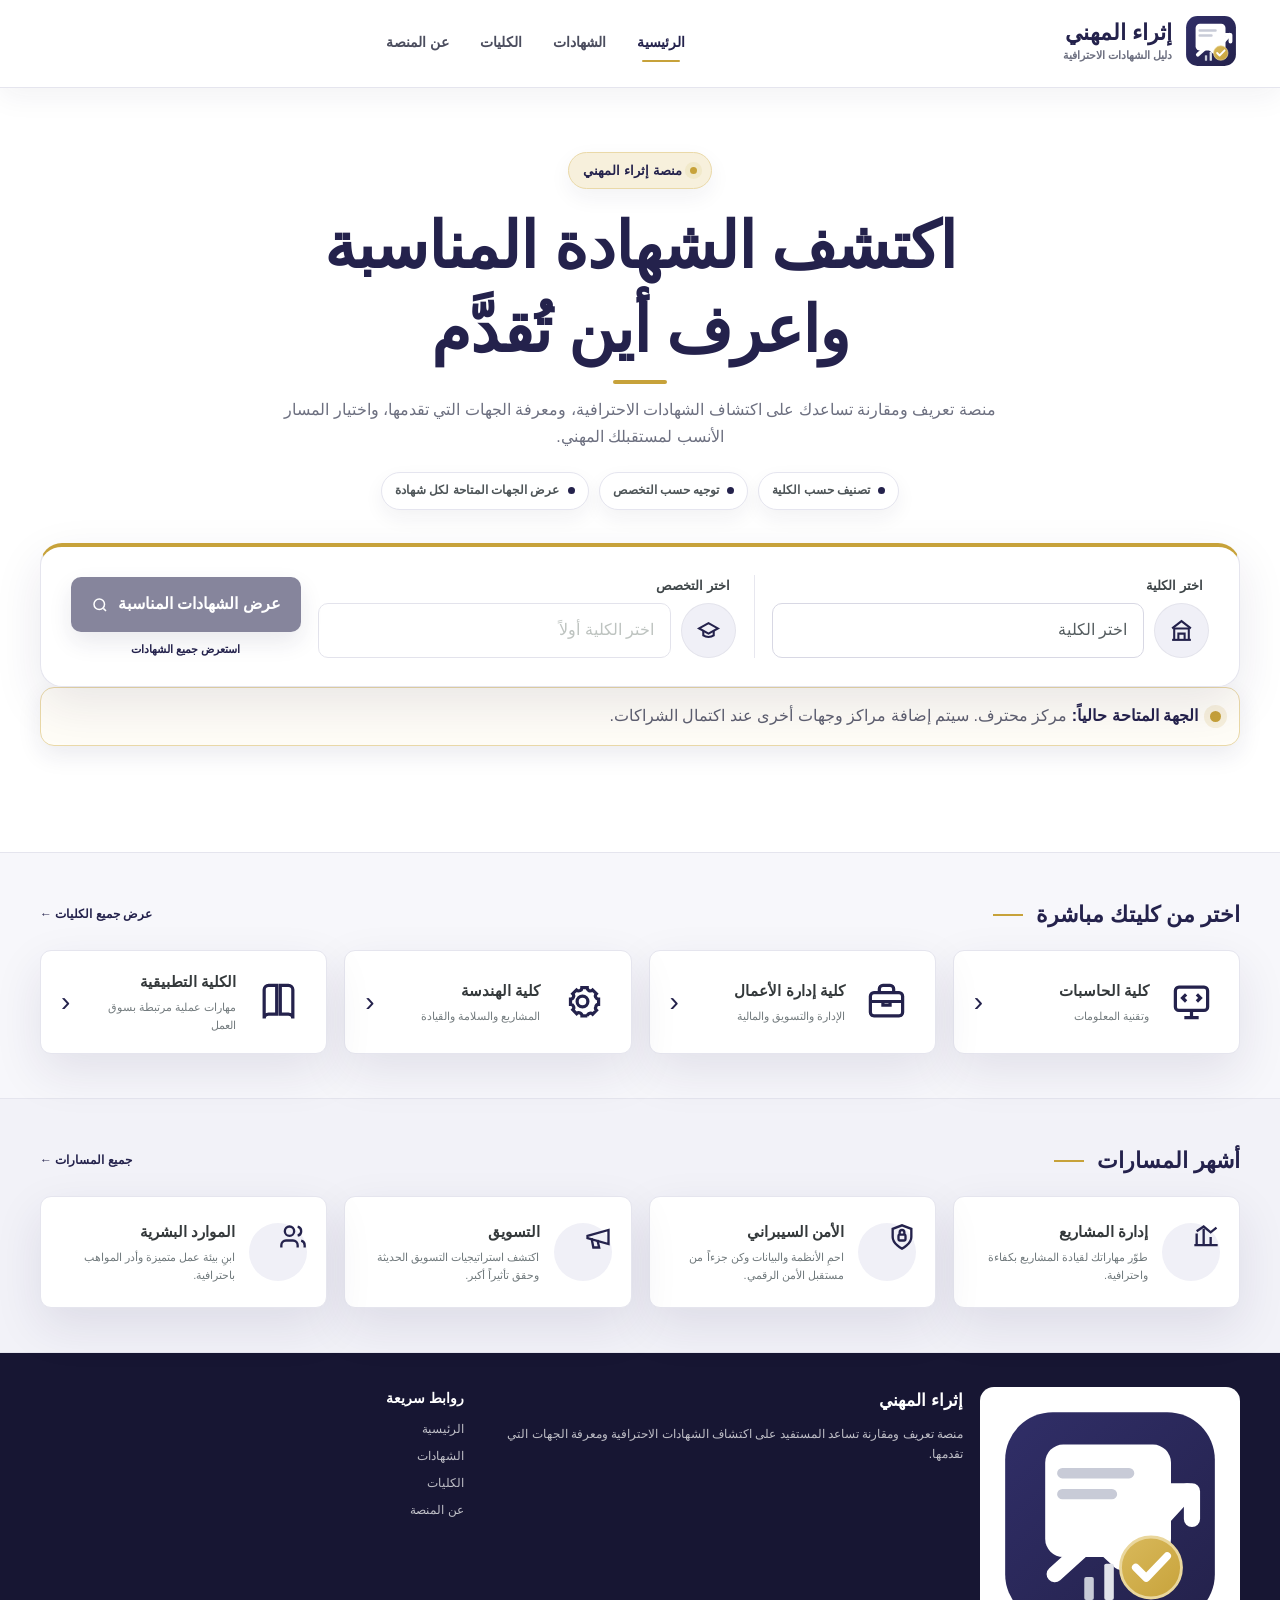
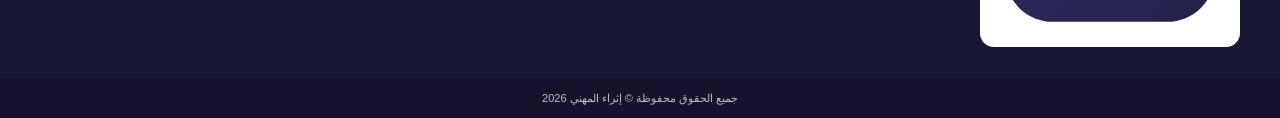
==== index.html @ 8365c226 "Add files via upload" ====
<!DOCTYPE html>

<html dir="rtl" lang="ar">
<head>
<meta charset="utf-8"/>
<meta content="width=device-width, initial-scale=1.0, viewport-fit=cover" name="viewport"/>
<meta content="منصة إثراء المهني للتعريف بالشهادات الاحترافية وعرض المراكز التي تقدمها لمساعدة المستفيد على اختيار الجهة المناسبة." name="description"/>
<title>إثراء المهني | الشهادات الاحترافية</title>
<style>
    :root{
      --green:#24224c;
      --green-dark:#1b193a;
      --green-deep:#12112a;
      --gold:#b7a22a;
      --gold-soft:#d8c776;
      --charcoal:#24224c;
      --ink:#24243b;
      --muted:#6c6f7d;
      --line:#e4e4ee;
      --page:#f7f7fb;
      --white:#fff;
      --mint:#efeff8;
      --shadow:0 18px 48px rgba(36,34,76,.13);
      --shadow-soft:0 9px 25px rgba(36,34,76,.09);
      --radius:18px;
    }
    *{box-sizing:border-box}
    html{scroll-behavior:smooth}
    body{margin:0;background:var(--page);color:var(--ink);font-family:"Noto Sans Arabic","Segoe UI",Tahoma,Arial,sans-serif;line-height:1.65;overflow-x:hidden}
    a{color:inherit;text-decoration:none}
    button,select{font:inherit}
    button{cursor:pointer}
    .container{width:min(1240px,calc(100% - 38px));margin-inline:auto}

    /* Header */
    .site-header{height:88px;background:rgba(255,255,255,.97);border-bottom:1px solid rgba(0,0,0,.06);box-shadow:0 5px 22px rgba(23,52,37,.07);position:sticky;top:0;z-index:50;backdrop-filter:blur(12px)}
    .header-inner{height:100%;display:flex;align-items:center;gap:32px;position:relative}
    .brand{display:flex;align-items:center;gap:17px;min-width:320px}
    .brand-logo{width:78px;height:70px;object-fit:contain}
    .brand-logo-full{width:300px;height:68px;object-fit:contain;object-position:right center}
    .brand-copy{line-height:1.35}
    .brand-copy strong{display:block;font-size:22px;color:var(--charcoal);font-weight:900}
    .brand-copy span{display:block;font-size:11px;color:var(--muted);letter-spacing:.05em}
    .nav{display:flex;align-items:center;gap:31px;margin-inline:auto;font-size:14px;font-weight:800;color:#4e5558}
    .nav a{position:relative;padding:30px 0 27px}
    .nav a:hover,.nav a.active{color:var(--green)}
    .nav a.active:after{content:"";position:absolute;right:10%;left:10%;bottom:19px;height:2px;border-radius:2px;background:var(--green)}
    .platform-btn{display:inline-flex;align-items:center;gap:9px;background:linear-gradient(135deg,var(--green),var(--green-dark));color:#fff;padding:11px 18px;border-radius:9px;font-size:13px;font-weight:900;box-shadow:0 10px 24px rgba(36,34,76,.20);white-space:nowrap;transition:.25s}
    .platform-btn:hover{transform:translateY(-2px);box-shadow:0 16px 30px rgba(0,138,75,.25)}
    .platform-btn svg{width:17px;height:17px}
    .menu-btn{display:none;width:43px;height:43px;border:1px solid var(--line);background:#fff;border-radius:10px;color:var(--green)}

    /* Hero */
    .hero{
      position:relative;
      overflow:hidden;
      isolation:isolate;
      padding:64px 0 82px;
      border-bottom:1px solid #ececf3;
      background:#ffffff;
    }
    .hero::before,.hero::after{display:none!important}
    .hero-decor{display:none!important}
    .hero-grid,.hero-rings,.hero-wave,.hero-sparkles,.hero-arch,
    .hero-outline-right,.hero-outline-left{display:none!important}
    .hero-content{position:relative;z-index:2;text-align:center;max-width:980px;margin:auto}
    .eyebrow{display:inline-flex;align-items:center;gap:8px;color:var(--green);font-weight:900;font-size:13px;background:#fff;border:1px solid #e2e2ed;padding:7px 14px;border-radius:999px;box-shadow:0 8px 22px rgba(36,34,76,.06)}
    .eyebrow:before{content:"";width:7px;height:7px;border-radius:50%;background:var(--gold);box-shadow:0 0 0 5px rgba(183,162,42,.10)}
    h1{font-size:clamp(40px,5vw,64px);line-height:1.24;margin:18px 0 13px;color:var(--charcoal);letter-spacing:-1px;font-weight:950}
    h1 span{display:block;color:var(--green);position:relative;width:max-content;max-width:100%;margin:4px auto 0}
    h1 span:after{content:"";display:block;width:54px;height:4px;background:var(--gold);border-radius:4px;margin:10px auto 0}
    .hero-text{max-width:720px;margin:0 auto;color:#5f676a;font-size:16px}
    .hero-badges{display:flex;justify-content:center;gap:10px;flex-wrap:wrap;margin-top:22px}
    .hero-badge{display:inline-flex;align-items:center;gap:8px;padding:8px 13px;border-radius:999px;background:#fff;border:1px solid #e5e5ef;font-size:12px;color:#4e5558;font-weight:800;box-shadow:0 8px 20px rgba(36,34,76,.06)}
    .hero-badge .dot{width:7px;height:7px;border-radius:50%;background:var(--green)}

    /* Finder */
    .finder{position:relative;z-index:4;margin-top:33px;background:rgba(255,255,255,.86);backdrop-filter:blur(16px);border:1px solid rgba(36,34,76,.11);border-radius:22px;box-shadow:var(--shadow);padding:28px 30px}
    .finder-grid{display:grid;grid-template-columns:1fr 1fr auto;align-items:end;gap:17px}
    .field{position:relative}
    .field + .field{padding-right:18px;border-right:1px solid #e7e7ef}
    .field label{display:block;font-size:13px;color:#3f4649;font-weight:900;margin:0 6px 7px}
    .select-wrap{display:grid;grid-template-columns:55px 1fr;align-items:center;gap:10px}
    .field-icon{height:55px;width:55px;border-radius:50%;display:grid;place-items:center;background:var(--mint);color:var(--green);box-shadow:inset 0 0 0 1px rgba(36,34,76,.06)}
    .field-icon svg{width:25px;height:25px}
    select{width:100%;height:55px;border:1px solid #d8d8e4;border-radius:10px;background:#fff;color:#555d60;padding:0 16px;outline:none;appearance:none;background-image:linear-gradient(45deg,transparent 50%,#66706b 50%),linear-gradient(135deg,#66706b 50%,transparent 50%);background-position:20px 24px,14px 24px;background-size:6px 6px,6px 6px;background-repeat:no-repeat}
    select:focus{border-color:var(--green);box-shadow:0 0 0 4px rgba(36,34,76,.08)}
    select:disabled{background-color:#f4f5f4;color:#a2aaa5}
    .submit-wrap{display:grid;gap:8px;min-width:210px}
    .submit-btn{height:55px;border:0;border-radius:10px;background:linear-gradient(135deg,var(--green),var(--green-dark));color:#fff;padding:0 20px;font-weight:900;display:inline-flex;justify-content:center;align-items:center;gap:9px;box-shadow:0 10px 25px rgba(36,34,76,.22);transition:.22s}
    .submit-btn:hover{transform:translateY(-1px)}
    .submit-btn:disabled{opacity:.55;cursor:not-allowed;transform:none;box-shadow:none}
    .all-certificates{font-size:11px;color:var(--green);font-weight:900;text-align:center}

    /* Sections */
    .section{padding:44px 0}
    .section-head{display:flex;align-items:center;justify-content:space-between;margin-bottom:17px}
    .section-head h2{font-size:22px;margin:0;color:#34393b;font-weight:950;display:flex;align-items:center;gap:13px}
    .section-head h2:before{content:"";width:30px;height:2px;background:var(--gold);order:2}
    .section-head a{font-size:12px;color:var(--green);font-weight:900}
    .college-grid{display:grid;grid-template-columns:repeat(4,1fr);gap:17px}
    .college-card{border:1px solid #e1e1eb;background:#fff;border-radius:11px;min-height:104px;padding:18px 20px;display:flex;align-items:center;gap:14px;text-align:right;box-shadow:var(--shadow-soft);transition:.22s;color:inherit}
    .college-card:hover{transform:translateY(-4px);border-color:#aaa8c8;box-shadow:0 16px 34px rgba(36,34,76,.12)}
    .college-card .card-icon{width:56px;height:56px;border-radius:12px;display:grid;place-items:center;color:var(--green);flex:0 0 auto}
    .college-card .card-icon svg{width:43px;height:43px;stroke-width:1.8}
    .college-card .card-copy{flex:1}
    .college-card b{display:block;font-size:15px;color:#34393b;margin-bottom:3px}
    .college-card span{display:block;color:#737b7e;font-size:11px}
    .college-card .arrow{color:var(--green);font-size:28px;line-height:1}

    .tracks-section{background:linear-gradient(180deg,#f2f2f8 0,#fafafe 100%);border-block:1px solid #e9e9f0}
    .tracks-grid{display:grid;grid-template-columns:repeat(4,1fr);gap:17px}
    .track-card{background:#fff;border:1px solid #e1e1eb;border-radius:11px;min-height:112px;padding:18px 19px;display:flex;align-items:center;gap:14px;box-shadow:0 7px 18px rgba(36,34,76,.05);transition:.22s}
    .track-card:hover{transform:translateY(-4px);border-color:#b8b6d2;box-shadow:0 15px 31px rgba(36,34,76,.10)}
    .track-icon{width:58px;height:58px;border-radius:50%;display:grid;place-items:center;background:var(--mint);color:var(--green);flex:0 0 auto}
    .track-icon svg{width:28px;height:28px}
    .track-card b{display:block;color:#34393b;font-size:15px;margin-bottom:3px}
    .track-card span{display:block;color:#70797c;font-size:11px;line-height:1.7}

    .info-strip{padding:32px 0 45px}
    .info-box{background:#fff;border:1px solid var(--line);border-radius:14px;padding:18px 22px;display:flex;align-items:center;gap:14px;color:#687174;font-size:12px}
    .info-box strong{color:var(--green)}
    .info-icon{width:40px;height:40px;border-radius:50%;display:grid;place-items:center;background:#fff8df;color:var(--gold);font-weight:900;font-size:20px;flex:0 0 auto}

    /* Partner registration */
    .availability-note{margin:0 0 24px;background:#fff;border:1px solid #e1e1ec;border-radius:14px;padding:15px 18px;display:flex;align-items:center;gap:12px;color:#5e6070;box-shadow:var(--shadow-soft)}
    .availability-note strong{color:var(--green)}
    .status-dot{width:11px;height:11px;border-radius:50%;background:var(--green);box-shadow:0 0 0 6px rgba(36,34,76,.11);flex:0 0 auto}
    .partner-copy{padding:12px 8px}

    /* Footer */
    .footer{background:linear-gradient(120deg,var(--green-deep),var(--green));color:#fff;padding:34px 0 0}
    .footer-grid{display:grid;grid-template-columns:1.4fr .8fr;gap:35px;padding-bottom:31px}
    .footer-brand{display:flex;gap:17px;align-items:flex-start}
    .footer-logo{width:92px;height:100px;object-fit:contain;background:#fff;border-radius:8px;padding:5px}
    .footer-logo-full{width:280px;height:90px;object-fit:contain;object-position:right center;padding:8px 12px}
    .footer h3,.footer h4{margin:0 0 10px;color:#fff}
    .footer h3{font-size:17px}.footer h4{font-size:14px}
    .footer p{margin:0;color:rgba(255,255,255,.82);font-size:12px}
    .footer-links{display:grid;gap:7px;font-size:12px;color:rgba(255,255,255,.86)}
    .footer-links a:hover,.contact-list span:hover{color:#fff}
    .contact-list{display:grid;gap:7px;font-size:12px;color:rgba(255,255,255,.86)}
    .socials{display:flex;gap:11px;flex-wrap:wrap}
    .socials span{width:34px;height:34px;border-radius:50%;display:grid;place-items:center;background:rgba(255,255,255,.14);border:1px solid rgba(255,255,255,.2);font-weight:900;font-size:12px}
    .copyright{background:rgba(18,17,42,.52);text-align:center;padding:11px 15px;font-size:11px;color:rgba(255,255,255,.9)}

    @media(max-width:1180px){
      .hero-rings::before{right:3%}
      .hero-rings::after{left:4%}
    }
    @media(max-width:1050px){
      .brand{min-width:auto}.brand-copy strong{font-size:18px}.nav{gap:19px}.finder-grid{grid-template-columns:1fr 1fr}.submit-wrap{grid-column:1/-1;min-width:0}.college-grid,.tracks-grid{grid-template-columns:repeat(2,1fr)}.footer-grid{grid-template-columns:1fr 1fr}
    }
    @media(max-width:760px){.partner-form .full,.partner-submit,.form-note,.form-message{grid-column:1}
      .container{width:min(100% - 24px,1240px)}
      .site-header{height:76px}.header-inner{gap:12px}.brand-logo{width:58px;height:58px}.brand-logo-full{width:210px;height:54px}.brand-copy strong{font-size:15px}.brand-copy span{font-size:9px}.platform-btn{display:none}.menu-btn{display:grid;place-items:center;margin-right:auto}.nav{display:none}.header-inner.mobile-open .nav{display:grid;position:absolute;right:0;left:0;top:76px;background:#fff;padding:10px 20px 17px;box-shadow:0 17px 28px rgba(0,0,0,.12);gap:0}.header-inner.mobile-open .nav a{padding:10px 5px;border-bottom:1px solid var(--line)}
      .hero{padding:36px 0 52px}
      .hero-outline-left,.hero-outline-right,.hero-rings{display:none}
      .hero-grid{opacity:.2;background-size:28px 28px}
      h1{font-size:36px}.hero-text{font-size:14px}
      .hero-badges{gap:8px}
      .hero-badge{font-size:11px;padding:8px 11px}
      .finder{padding:20px 16px}
      .finder-grid{grid-template-columns:1fr}
      .field + .field{padding-right:0;border-right:0}
      .select-wrap{grid-template-columns:48px 1fr}.field-icon{width:48px;height:48px}select{height:50px}.submit-btn{height:50px}
      .college-grid,.tracks-grid{grid-template-columns:1fr}
      .section{padding:34px 0}.college-card,.track-card{min-height:94px}.footer-grid{grid-template-columns:1fr}.footer-brand{align-items:center}.footer-logo{width:78px;height:85px}.footer-logo-full{width:230px;height:78px}
    }
  </style>
<link href="assets/favicon.svg" rel="icon" type="image/svg+xml"/><link href="assets/theme.css" rel="stylesheet"/></head>
<body class="home-page">
<header class="site-header">
<div class="container header-inner" id="headerInner">
<a class="brand ethraa-brand" href="index.html" aria-label="إثراء المهني - الصفحة الرئيسية"><img class="ethraa-brand__icon" src="assets/ethraa-icon.svg" alt=""><span class="ethraa-brand__copy"><strong class="ethraa-brand__name">إثراء المهني</strong><span class="ethraa-brand__tagline">دليل الشهادات الاحترافية</span></span></a>
<nav aria-label="التنقل الرئيسي" class="nav">
<a class="active" href="#home">الرئيسية</a>
<a href="results.html?v=5">الشهادات</a>
<a href="#colleges">الكليات</a>
<a href="#about">عن المنصة</a>
</nav>
<button aria-label="فتح القائمة" class="menu-btn" id="menuBtn">☰</button>
</div>
</header>
<main>
<section class="hero" id="home">
<div aria-hidden="true" class="hero-decor">
<span class="hero-grid"></span>
<span class="hero-rings"></span>
<span class="hero-sparkles"></span>
<span class="hero-wave"></span>
<span class="hero-arch"></span>
</div>
<span class="hero-outline-right"></span>
<span class="hero-outline-left"></span>
<div class="container">
<div class="hero-content">
<span class="eyebrow">منصة إثراء المهني</span>
<h1>اكتشف الشهادة المناسبة <span>واعرف أين تُقدَّم</span></h1>
<p class="hero-text">منصة تعريف ومقارنة تساعدك على اكتشاف الشهادات الاحترافية، ومعرفة الجهات التي تقدمها، واختيار المسار الأنسب لمستقبلك المهني.</p>
<div aria-label="ميزات سريعة" class="hero-badges">
<span class="hero-badge"><span class="dot"></span> تصنيف حسب الكلية</span>
<span class="hero-badge"><span class="dot"></span> توجيه حسب التخصص</span>
<span class="hero-badge"><span class="dot"></span> عرض الجهات المتاحة لكل شهادة</span>
</div>
</div>
<section aria-label="البحث عن الشهادات المناسبة" class="finder">
<div class="finder-grid">
<div class="field">
<label for="collegeSelect">اختر الكلية</label>
<div class="select-wrap">
<span aria-hidden="true" class="field-icon">
<svg fill="none" stroke="currentColor" stroke-width="2" viewbox="0 0 24 24"><path d="M3 21h18"></path><path d="M5 21V10h14v11"></path><path d="M3 10 12 3l9 7"></path><path d="M9 21v-6h6v6"></path></svg>
</span>
<select id="collegeSelect"><option value="">اختر الكلية</option></select>
</div>
</div>
<div class="field">
<label for="majorSelect">اختر التخصص</label>
<div class="select-wrap">
<span aria-hidden="true" class="field-icon">
<svg fill="none" stroke="currentColor" stroke-width="2" viewbox="0 0 24 24"><path d="m3 10 9-5 9 5-9 5-9-5Z"></path><path d="M7 12.5v4.2c2.7 2 7.3 2 10 0v-4.2"></path></svg>
</span>
<select disabled="" id="majorSelect"><option value="">اختر الكلية أولاً</option></select>
</div>
</div>
<div class="submit-wrap">
<button class="submit-btn" disabled="" id="showBtn">
                عرض الشهادات المناسبة
                <svg fill="none" height="18" stroke="currentColor" stroke-width="2" viewbox="0 0 24 24" width="18"><circle cx="11" cy="11" r="7"></circle><path d="m20 20-3.5-3.5"></path></svg>
</button>
<a class="all-certificates" href="results.html?v=5#catalog">استعرض جميع الشهادات</a>
</div>
</div>
</section>
<div class="availability-note" role="status">
<span aria-hidden="true" class="status-dot"></span>
<span><strong>الجهة المتاحة حالياً:</strong> مركز محترف. سيتم إضافة مراكز وجهات أخرى عند اكتمال الشراكات.</span>
</div>
</div>
</section>
<section class="section" id="colleges">
<div class="container">
<div class="section-head"><h2>اختر من كليتك مباشرة</h2><a href="results.html?v=5#colleges">عرض جميع الكليات ←</a></div>
<div class="college-grid">
<a class="college-card" href="results.html?v=5&amp;college=كلية الحاسبات وتقنية المعلومات#catalog">
<span class="card-icon"><svg fill="none" stroke="currentColor" viewbox="0 0 24 24"><rect height="13" rx="2" width="18" x="3" y="4"></rect><path d="M8 21h8M12 17v4M9 8l-2 2 2 2M15 8l2 2-2 2"></path></svg></span>
<span class="card-copy"><b>كلية الحاسبات</b><span>وتقنية المعلومات</span></span><span class="arrow">‹</span>
</a>
<a class="college-card" href="results.html?v=5&amp;college=كلية إدارة الأعمال#catalog">
<span class="card-icon"><svg fill="none" stroke="currentColor" viewbox="0 0 24 24"><rect height="13" rx="2" width="18" x="3" y="7"></rect><path d="M8 7V5a2 2 0 0 1 2-2h4a2 2 0 0 1 2 2v2M3 12h18M10 12v2h4v-2"></path></svg></span>
<span class="card-copy"><b>كلية إدارة الأعمال</b><span>الإدارة والتسويق والمالية</span></span><span class="arrow">‹</span>
</a>
<a class="college-card" href="results.html?v=5&amp;college=كلية الهندسة#catalog">
<span class="card-icon"><svg fill="none" stroke="currentColor" viewbox="0 0 24 24"><circle cx="12" cy="12" r="3"></circle><path d="M19.4 15a1.7 1.7 0 0 0 .34 1.88l.06.06-2.12 2.12-.06-.06a1.7 1.7 0 0 0-1.88-.34 1.7 1.7 0 0 0-1.04 1.56V20h-3v-.08A1.7 1.7 0 0 0 10.66 18.36a1.7 1.7 0 0 0-1.88.34l-.06.06-2.12-2.12.06-.06A1.7 1.7 0 0 0 7 14.7a1.7 1.7 0 0 0-1.56-1.04H5.3v-3h.08A1.7 1.7 0 0 0 6.94 9.6a1.7 1.7 0 0 0-.34-1.88l-.06-.06 2.12-2.12.06.06a1.7 1.7 0 0 0 1.88.34A1.7 1.7 0 0 0 11.64 4.4V4.3h3v.08a1.7 1.7 0 0 0 1.04 1.56 1.7 1.7 0 0 0 1.88-.34l.06-.06 2.12 2.12-.06.06a1.7 1.7 0 0 0-.34 1.88 1.7 1.7 0 0 0 1.56 1.04h.08v3h-.08A1.7 1.7 0 0 0 19.4 15Z"></path></svg></span>
<span class="card-copy"><b>كلية الهندسة</b><span>المشاريع والسلامة والقيادة</span></span><span class="arrow">‹</span>
</a>
<a class="college-card" href="results.html?v=5&amp;college=الكلية التطبيقية#catalog">
<span class="card-icon"><svg fill="none" stroke="currentColor" viewbox="0 0 24 24"><path d="M4 5.5A2.5 2.5 0 0 1 6.5 3H11v16H6.5A2.5 2.5 0 0 0 4 21.5v-16ZM20 5.5A2.5 2.5 0 0 0 17.5 3H13v16h4.5a2.5 2.5 0 0 1 2.5 2.5v-16Z"></path></svg></span>
<span class="card-copy"><b>الكلية التطبيقية</b><span>مهارات عملية مرتبطة بسوق العمل</span></span><span class="arrow">‹</span>
</a>
</div>
</div>
</section>
<section class="section tracks-section" id="tracks">
<div class="container">
<div class="section-head"><h2>أشهر المسارات</h2><a href="results.html?v=5#catalog">جميع المسارات ←</a></div>
<div class="tracks-grid">
<a class="track-card" href="results.html?v=5&amp;field=إدارة المشاريع#catalog">
<span class="track-icon"><svg fill="none" stroke="currentColor" stroke-width="2" viewbox="0 0 24 24"><path d="M4 19V9M10 19V5M16 19v-7M22 19H2"></path><path d="m4 7 6-4 6 5 5-4"></path></svg></span>
<span><b>إدارة المشاريع</b><span>طوّر مهاراتك لقيادة المشاريع بكفاءة واحترافية.</span></span>
</a>
<a class="track-card" href="results.html?v=5&amp;field=الأمن السيبراني#catalog">
<span class="track-icon"><svg fill="none" stroke="currentColor" stroke-width="2" viewbox="0 0 24 24"><path d="M12 22s8-4 8-10V5l-8-3-8 3v7c0 6 8 10 8 10Z"></path><rect height="5" rx="1" width="6" x="9" y="10"></rect><path d="M10 10V8a2 2 0 0 1 4 0v2"></path></svg></span>
<span><b>الأمن السيبراني</b><span>احمِ الأنظمة والبيانات وكن جزءاً من مستقبل الأمن الرقمي.</span></span>
</a>
<a class="track-card" href="results.html?v=5&amp;field=التسويق والمبيعات#catalog">
<span class="track-icon"><svg fill="none" stroke="currentColor" stroke-width="2" viewbox="0 0 24 24"><path d="m3 11 18-5v12L3 13v-2Z"></path><path d="M11.5 14.5 13 21H8l-1.5-8"></path></svg></span>
<span><b>التسويق</b><span>اكتشف استراتيجيات التسويق الحديثة وحقق تأثيراً أكبر.</span></span>
</a>
<a class="track-card" href="results.html?v=5&amp;field=الموارد البشرية#catalog">
<span class="track-icon"><svg fill="none" stroke="currentColor" stroke-width="2" viewbox="0 0 24 24"><path d="M16 21v-2a4 4 0 0 0-4-4H6a4 4 0 0 0-4 4v2"></path><circle cx="9" cy="7" r="4"></circle><path d="M22 21v-2a4 4 0 0 0-3-3.87M16 3.13a4 4 0 0 1 0 7.75"></path></svg></span>
<span><b>الموارد البشرية</b><span>ابنِ بيئة عمل متميزة وأدر المواهب باحترافية.</span></span>
</a>
</div>
</div>
</section>
</main>
<footer class="footer" id="about">
<div class="container footer-grid">
<div class="footer-brand">
<img alt="شعار إثراء المهني" class="footer-logo footer-logo-full" src="assets/ethraa-icon.svg"/>
<div><h3>إثراء المهني</h3><p>منصة تعريف ومقارنة تساعد المستفيد على اكتشاف الشهادات الاحترافية ومعرفة الجهات التي تقدمها.</p></div>
</div>
<div><h4>روابط سريعة</h4><div class="footer-links"><a href="#home">الرئيسية</a><a href="results.html?v=5">الشهادات</a><a href="#colleges">الكليات</a><a href="#about">عن المنصة</a></div></div>
</div>
<div class="copyright">جميع الحقوق محفوظة © إثراء المهني 2026</div>
</footer>
<script>
    const collegeMajors={
      'كلية إدارة الأعمال':['التسويق','إدارة الأعمال','نظم المعلومات الإدارية','المحاسبة','التمويل والاستثمار','إدارة الموارد البشرية'],
      'كلية الحاسبات وتقنية المعلومات':['علوم الحاسب','تقنية المعلومات','هندسة الحاسب','أمن المعلومات'],
      'كلية الهندسة':['الهندسة الصناعية','الهندسة المدنية','الهندسة الكهربائية','الهندسة الميكانيكية','جميع تخصصات الهندسة'],
      'الكلية التطبيقية':['الإدارة المكتبية','السجلات الطبية','إدارة أنظمة الشبكات','أنظمة المراقبة','تقنية هندسة الإنشاءات'],
      'كلية العلوم':['الدراسات البيئية','حماية البيئة والموارد الطبيعية','الكيمياء','الأحياء'],
      'كلية التربية والآداب':['الإدارة والتخطيط التربوي','التربية وعلم النفس'],
      'كلية السياحة والضيافة':['إدارة الضيافة'],
      'كلية التصاميم والفنون':['التصميم والأزياء للمشاريع التجارية'],
      'الكليات الصحية':['التخصصات الصحية ذات البيئات التشغيلية']
    };
    const collegeSelect=document.getElementById('collegeSelect');
    const majorSelect=document.getElementById('majorSelect');
    const showBtn=document.getElementById('showBtn');
    Object.keys(collegeMajors).forEach(name=>collegeSelect.insertAdjacentHTML('beforeend',`<option value="${name}">${name}</option>`));
    collegeSelect.addEventListener('change',()=>{
      const college=collegeSelect.value;
      majorSelect.innerHTML='<option value="">جميع تخصصات الكلية</option>';
      (collegeMajors[college]||[]).forEach(major=>majorSelect.insertAdjacentHTML('beforeend',`<option value="${major}">${major}</option>`));
      majorSelect.disabled=!college;
      showBtn.disabled=!college;
    });
    showBtn.addEventListener('click',(event)=>{
      event.preventDefault();
      event.stopPropagation();
      const params=new URLSearchParams();
      params.set('college',collegeSelect.value);
      if(majorSelect.value) params.set('major',majorSelect.value);
      window.location.href=`results.html?v=5&${params.toString()}#results`;
    });
    const menuBtn=document.getElementById('menuBtn');
    const headerInner=document.getElementById('headerInner');
    menuBtn.addEventListener('click',()=>headerInner.classList.toggle('mobile-open'));
    document.querySelectorAll('.nav a').forEach(a=>a.addEventListener('click',()=>headerInner.classList.remove('mobile-open')));
  </script>
</body>
</html>
---- assets/theme.css ----
:root{
  --ethraa-navy:#24224c;
  --ethraa-navy-2:#312f67;
  --ethraa-navy-dark:#171633;
  --ethraa-gold:#c7a23a;
  --ethraa-gold-soft:#f7f0dc;
  --ethraa-ink:#26273a;
  --ethraa-muted:#6d7080;
  --ethraa-line:#e5e5ee;
  --ethraa-bg:#f7f7fb;
  --ethraa-white:#fff;
  --ethraa-shadow:0 18px 48px rgba(36,34,76,.10);
}
html{scroll-behavior:smooth}
body{background:var(--ethraa-bg)!important;color:var(--ethraa-ink)!important;font-family:"Segoe UI",Tahoma,Arial,sans-serif!important}
.container{width:min(1200px,calc(100% - 32px))!important;margin-inline:auto!important}
.site-header,.header{background:rgba(255,255,255,.98)!important;border-bottom:1px solid var(--ethraa-line)!important;box-shadow:0 8px 28px rgba(36,34,76,.06)!important;backdrop-filter:blur(14px)}
.header-inner,.head{min-height:82px!important;height:auto!important}
.brand{display:flex!important;align-items:center!important;min-width:0!important;gap:12px!important}
.brand img,.brand-logo,.brand-logo-full{width:265px!important;max-width:42vw!important;height:66px!important;object-fit:contain!important;object-position:right center!important}
.nav,.nav-links{color:#4b4d5e!important;font-weight:800!important}
.nav a:hover,.nav a.active,.nav-links a:hover,.nav-links a.active{color:var(--ethraa-navy)!important}
.nav a.active:after,.nav-links a.active:after{background:var(--ethraa-gold)!important}
.platform-btn,.solid-btn,.submit-btn,.visit,.btn,.register,.details,.hero-primary,.selection-banner a{background:var(--ethraa-navy)!important;color:#fff!important;border-color:var(--ethraa-navy)!important;box-shadow:0 10px 24px rgba(36,34,76,.18)!important}
.platform-btn:hover,.solid-btn:hover,.submit-btn:hover,.visit:hover,.btn:hover,.register:hover,.details:hover,.hero-primary:hover{background:var(--ethraa-navy-dark)!important;transform:translateY(-2px)}
.outline-btn,.hero-secondary,.back{border-color:rgba(36,34,76,.25)!important;color:var(--ethraa-navy)!important;background:#fff!important}
.hero{background:#fff!important;border-bottom:1px solid var(--ethraa-line)!important;color:var(--ethraa-ink)!important}
.hero h1,.hero h2,.hero .section-title h2{color:var(--ethraa-navy)!important}
.hero p,.hero .crumb{color:var(--ethraa-muted)!important}
.eyebrow,.hero-kicker,.kicker{color:var(--ethraa-navy)!important;background:var(--ethraa-gold-soft)!important;border-color:#ead9a8!important}
.eyebrow:before{background:var(--ethraa-gold)!important}
h1 span,h2 span,.cert-field,.section-title small{color:var(--ethraa-navy)!important}
h1 span:after,.section-head h2:before{background:var(--ethraa-gold)!important}
.finder,.toolbar,.catalog-panel,.certificate,.card,.program-card,.provider-card,.college-card,.track-card,.why-card,.detail,.certificate-sheet,.stats{background:#fff!important;border-color:var(--ethraa-line)!important;box-shadow:var(--ethraa-shadow)!important}
.finder{border-top:4px solid var(--ethraa-gold)!important}
.field-icon,.track-icon,.college-icon,.why-icon{background:#f0f0f7!important;color:var(--ethraa-navy)!important}
select,input{border-color:#d8d8e4!important;background:#fff!important}
select:focus,input:focus{border-color:var(--ethraa-navy)!important;box-shadow:0 0 0 4px rgba(36,34,76,.08)!important}
.college-card:hover,.track-card:hover,.program-card:hover,.card:hover{border-color:#b9b7d0!important;box-shadow:0 20px 42px rgba(36,34,76,.13)!important}
.tracks-section,.section.soft{background:#f2f2f8!important;border-color:var(--ethraa-line)!important}
.program-cover,.modal-head,.partners,.cert-icon,.provider-logo,.logo{background:linear-gradient(135deg,var(--ethraa-navy),var(--ethraa-navy-2))!important;color:#fff!important}
.program-cover:before,.program-cover:after{border-color:rgba(255,255,255,.16)!important}
.program-cover b{color:#efeff8!important}
.program-code,.cert-code,.count,.catalog-count,.selection span,.chips span,.provider-tags span,.tag,.meta span{background:#efeff7!important;color:var(--ethraa-navy)!important;border-color:#dedeea!important}
.major-chips span{background:var(--ethraa-gold-soft)!important;border-color:#e9d69f!important;color:#69551f!important}
.providers{border-color:var(--ethraa-line)!important}
.providers h3,.detail h3,.provider-card h4,.card h3,.program-body h3,.section-title h2,.section-head h2{color:var(--ethraa-navy)!important}
.footer{background:var(--ethraa-navy-dark)!important;color:#fff!important}
.footer-logo,.footer-logo-full{width:260px!important;max-width:100%!important;height:auto!important;background:#fff!important;border-radius:14px!important;padding:8px!important}
.footer p,.footer-links,.footer .copyright{color:rgba(255,255,255,.72)!important}
.footer h3,.footer h4{color:#fff!important}
.info-icon,.seal{color:var(--ethraa-gold)!important;border-color:var(--ethraa-gold)!important;background:var(--ethraa-gold-soft)!important}
.availability-note,.info-box,.catalog-note,.note{border-color:#ead9a8!important;background:#fffdf7!important}
.status-dot{background:var(--ethraa-gold)!important;box-shadow:0 0 0 6px rgba(199,162,58,.14)!important}
.sheet-code,.code{background:#efeff7!important;color:var(--ethraa-navy)!important}
.stats-wrap{margin-top:-55px!important}
.stat strong{color:var(--ethraa-navy)!important}
.partners{background:var(--ethraa-navy)!important}
.partner{color:var(--ethraa-navy)!important}
.modal-backdrop{background:rgba(23,22,51,.76)!important}
/* page-specific hero refinement */
body:not(.home-page) .hero{padding:52px 0 46px!important;background:linear-gradient(135deg,#f7f7fb,#fff)!important}
body:not(.home-page) .hero:before{content:"";position:absolute;inset:0 auto 0 0;width:7px;background:var(--ethraa-gold)}
@media(max-width:760px){
  .brand img,.brand-logo,.brand-logo-full{width:210px!important;max-width:65vw!important;height:56px!important}
  .header-inner,.head{min-height:72px!important}
  .finder{padding:18px!important}
  .footer-logo,.footer-logo-full{width:220px!important}
}

/* Robust Arabic brand lockup: icon SVG has no embedded text. */
.ethraa-brand{display:flex!important;align-items:center!important;gap:12px!important;min-width:0!important;text-decoration:none!important;direction:rtl!important}
.ethraa-brand__icon{width:62px!important;height:62px!important;max-width:none!important;object-fit:contain!important;flex:0 0 auto!important}
.ethraa-brand__copy{display:flex!important;flex-direction:column!important;justify-content:center!important;line-height:1.25!important;white-space:nowrap!important}
.ethraa-brand__name{font-family:"Segoe UI",Tahoma,Arial,sans-serif!important;font-size:22px!important;font-weight:900!important;color:var(--ethraa-navy)!important;letter-spacing:0!important}
.ethraa-brand__tagline{font-family:"Segoe UI",Tahoma,Arial,sans-serif!important;font-size:11px!important;font-weight:700!important;color:var(--ethraa-muted)!important;margin-top:3px!important}
.footer .ethraa-brand__name{color:#fff!important}
.footer .ethraa-brand__tagline{color:rgba(255,255,255,.72)!important}
.footer .ethraa-brand__icon{background:#fff!important;border-radius:14px!important;padding:6px!important;width:72px!important;height:72px!important}
.sheet-logo{object-fit:contain!important}
@media(max-width:760px){
  .ethraa-brand__icon{width:52px!important;height:52px!important}
  .ethraa-brand__name{font-size:18px!important}
  .ethraa-brand__tagline{font-size:9px!important}
}

/* Brand spacing fix: override the generic .brand img rule. */
a.brand.ethraa-brand{display:inline-flex!important;align-items:center!important;justify-content:flex-start!important;gap:10px!important;width:auto!important;max-width:none!important;min-width:0!important;flex:0 0 auto!important;direction:rtl!important}
a.brand.ethraa-brand > img.ethraa-brand__icon{width:58px!important;height:58px!important;max-width:58px!important;min-width:58px!important;object-fit:contain!important;object-position:center!important;flex:0 0 58px!important;margin:0!important}
a.brand.ethraa-brand > .ethraa-brand__copy{width:auto!important;max-width:none!important;margin:0!important;padding:0!important;align-items:flex-start!important;text-align:right!important}
@media(max-width:760px){
  a.brand.ethraa-brand{gap:8px!important}
  a.brand.ethraa-brand > img.ethraa-brand__icon{width:48px!important;height:48px!important;max-width:48px!important;min-width:48px!important;flex-basis:48px!important}
}
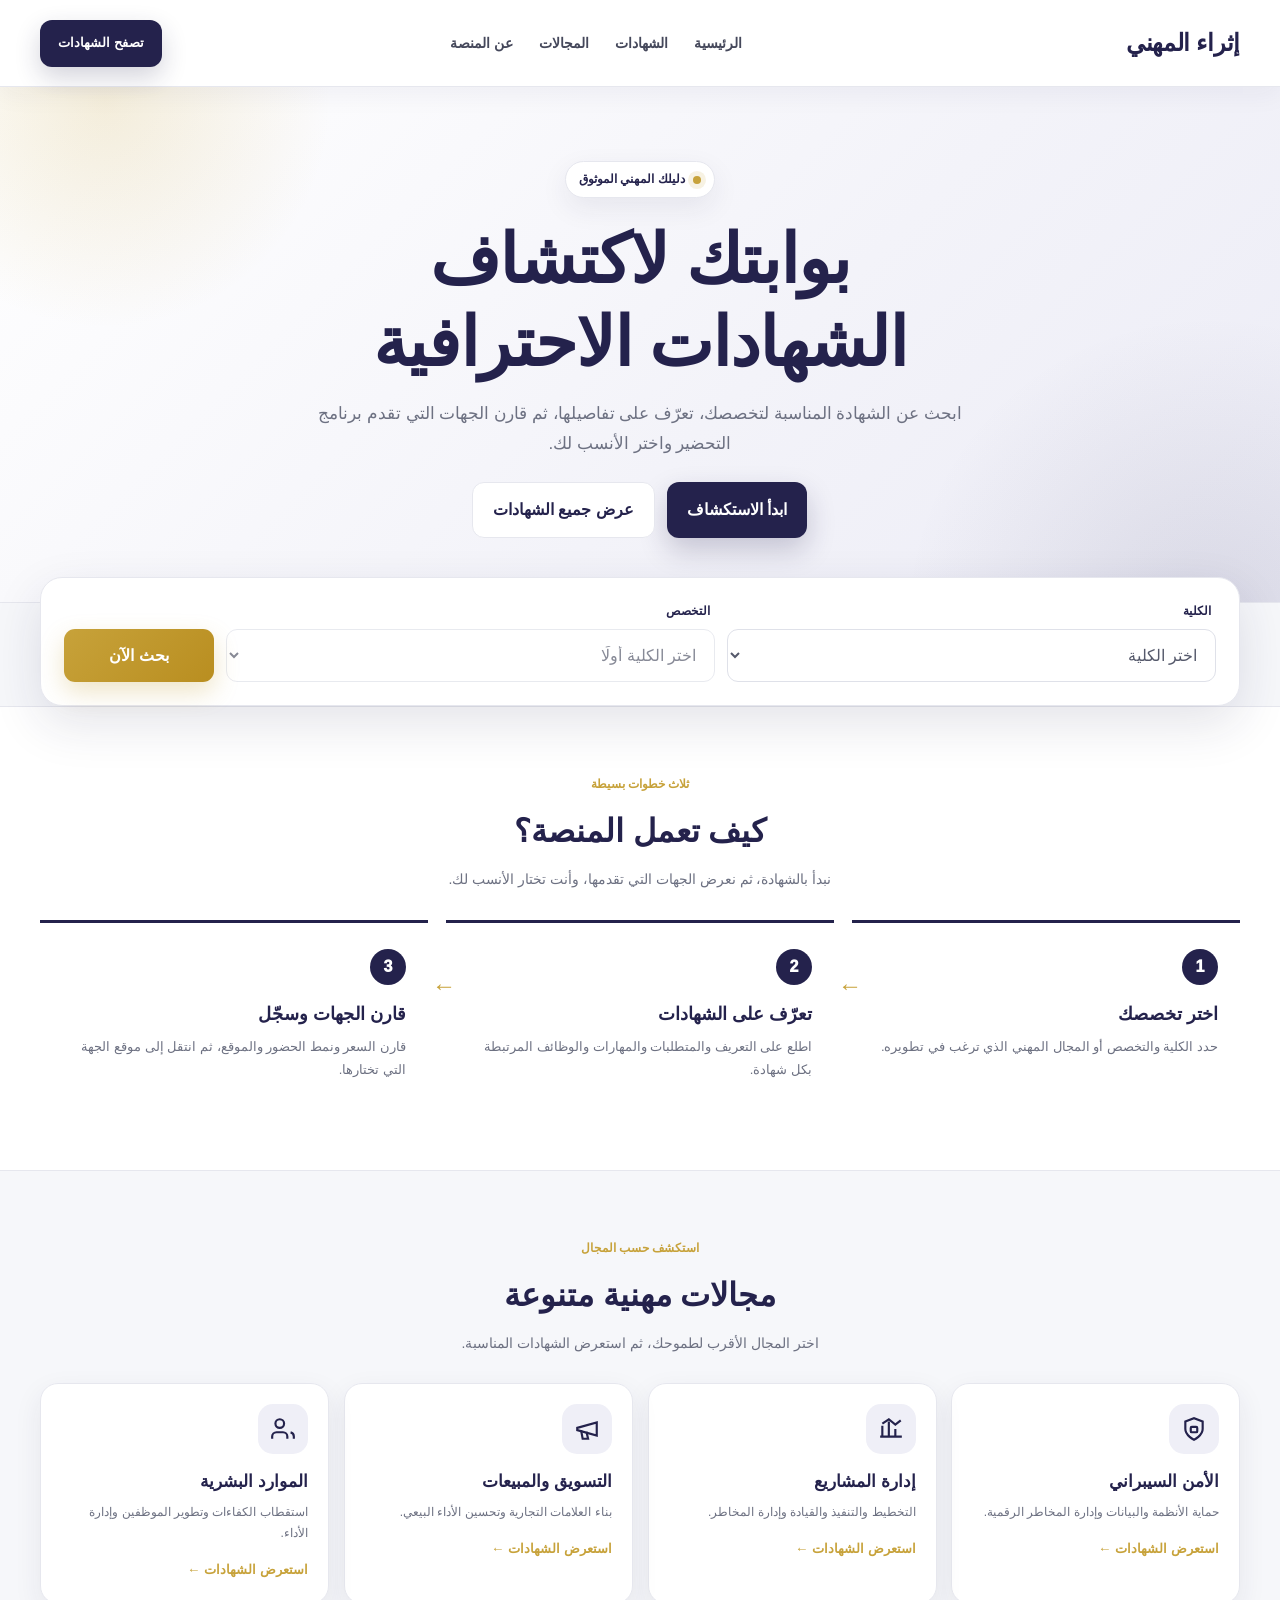
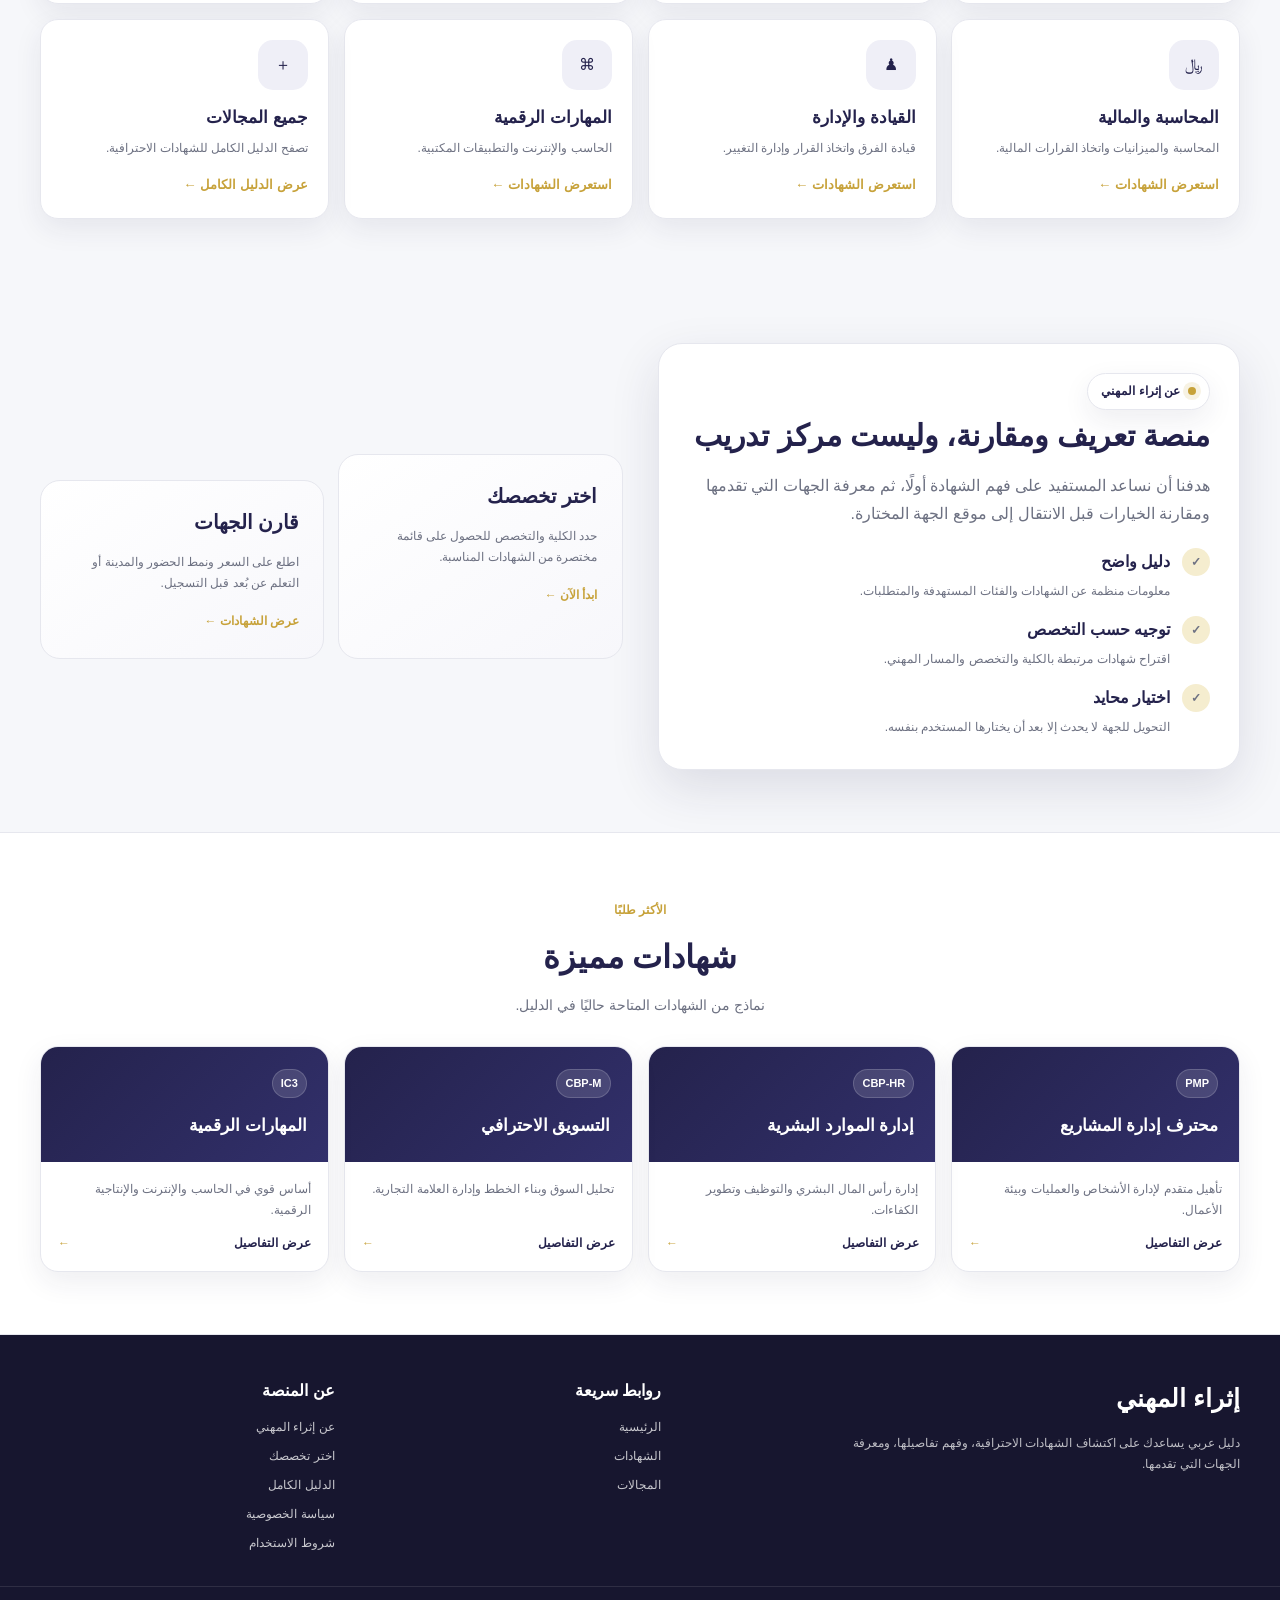
==== commit 05830ce5: "Add files via upload" ====
--- a/index.html
+++ b/index.html
@@ -1,336 +1,163 @@
-<!DOCTYPE html>
+<!doctype html>
+<html lang="ar" dir="rtl">
+<head>
+<meta charset="utf-8">
+<meta name="viewport" content="width=device-width,initial-scale=1,viewport-fit=cover">
+<meta name="description" content="إثراء المهني: دليل لاكتشاف الشهادات الاحترافية المناسبة حسب المجال والكلية والتخصص، ومعرفة الجهات التي تقدمها.">
+<title>إثراء المهني | دليل الشهادات الاحترافية</title>
+<link rel="icon" href="assets/favicon.svg" type="image/svg+xml">
+<style>
+:root{
+  --navy:#24224c;--navy2:#32306b;--navy3:#17162f;--gold:#c7a23a;--gold2:#e1c66b;
+  --ink:#25263a;--muted:#6d7182;--line:#e6e7ee;--page:#f6f7fa;--white:#fff;
+  --soft:#efeff7;--shadow:0 18px 50px rgba(36,34,76,.12);--shadow2:0 10px 28px rgba(36,34,76,.08)
+}
+*{box-sizing:border-box}html{scroll-behavior:smooth}body{margin:0;font-family:"Segoe UI",Tahoma,Arial,sans-serif;background:var(--page);color:var(--ink);line-height:1.75;overflow-x:hidden}a{text-decoration:none;color:inherit}button,input,select{font:inherit}.container{width:min(1200px,calc(100% - 32px));margin:auto}
+.header{position:sticky;top:0;z-index:50;background:rgba(255,255,255,.96);backdrop-filter:blur(14px);border-bottom:1px solid var(--line);box-shadow:0 7px 25px rgba(36,34,76,.05)}.head{height:86px;display:flex;align-items:center;gap:28px}.brand{display:flex;align-items:center;min-width:210px}.brand-name{display:block;color:var(--navy);font-size:24px;font-weight:950;letter-spacing:-.3px;white-space:nowrap}.nav{display:flex;align-items:center;gap:26px;margin-inline:auto;font-weight:800;font-size:14px;color:#45485b}.nav a{padding:30px 0;position:relative;transition:color .2s ease}.nav a:hover,.nav a.active{color:var(--gold)}.nav a.active:after{content:"";position:absolute;bottom:19px;right:10%;left:10%;height:3px;border-radius:3px;background:var(--gold)}.header-btn{display:inline-flex;align-items:center;gap:8px;background:var(--navy);color:#fff;border-radius:12px;padding:12px 18px;font-weight:900;font-size:13px;box-shadow:0 10px 26px rgba(36,34,76,.2)}.menu{display:none;border:1px solid var(--line);background:#fff;color:var(--navy);width:44px;height:44px;border-radius:11px}
+.hero{position:relative;overflow:hidden;background:linear-gradient(135deg,#ffffff 0%,#f3f3f9 58%,#ececf6 100%);padding:74px 0 64px;border-bottom:1px solid var(--line)}.hero:before{content:"";position:absolute;width:470px;height:470px;border-radius:50%;background:radial-gradient(circle,rgba(199,162,58,.18),rgba(199,162,58,0) 68%);left:-130px;top:-220px}.hero:after{content:"";position:absolute;width:620px;height:620px;border-radius:50%;background:radial-gradient(circle,rgba(36,34,76,.10),rgba(36,34,76,0) 70%);right:-240px;bottom:-330px}.hero-grid{display:block;position:relative;z-index:2}.hero-copy{max-width:820px;margin-inline:auto;text-align:center}.hero-copy>p{margin-inline:auto}.hero-actions{justify-content:center}.eyebrow{display:inline-flex;align-items:center;gap:8px;background:#fff;border:1px solid var(--line);border-radius:999px;padding:7px 13px;color:var(--navy);font-size:12px;font-weight:900;box-shadow:var(--shadow2)}.eyebrow i{width:8px;height:8px;border-radius:50%;background:var(--gold);box-shadow:0 0 0 5px rgba(199,162,58,.14)}h1{font-size:clamp(42px,5.4vw,68px);line-height:1.22;margin:20px 0 15px;color:var(--navy);font-weight:950;letter-spacing:-1px}.hero-copy>p{margin:0 auto;color:var(--muted);font-size:17px;max-width:680px}.hero-actions{display:flex;gap:12px;flex-wrap:wrap;margin-top:24px}.primary,.secondary{display:inline-flex;align-items:center;justify-content:center;gap:8px;border-radius:12px;padding:13px 20px;font-weight:900}.primary{background:var(--navy);color:#fff;box-shadow:0 12px 28px rgba(36,34,76,.22)}.secondary{background:#fff;color:var(--navy);border:1px solid var(--line)}
+.search-panel{margin-top:-26px;position:relative;z-index:5}.search-box{background:#fff;border:1px solid var(--line);border-radius:22px;box-shadow:var(--shadow);padding:23px;display:grid;grid-template-columns:1fr 1fr auto;gap:12px;align-items:end}.control label{display:block;font-size:12px;font-weight:900;color:var(--navy);margin:0 5px 7px}.input-wrap{position:relative}.input-wrap svg{position:absolute;right:15px;top:50%;transform:translateY(-50%);width:20px;color:#8b8fa1}.input-wrap input,.control select{width:100%;height:53px;border:1px solid #dfe1e9;border-radius:11px;background:#fff;padding:0 44px 0 15px;color:#55596b;outline:none}.control select{padding:0 14px}.input-wrap input:focus,.control select:focus{border-color:var(--navy);box-shadow:0 0 0 4px rgba(36,34,76,.07)}.search-btn{height:53px;border:0;border-radius:11px;background:linear-gradient(135deg,var(--gold),#b98e20);color:#fff;padding:0 24px;font-weight:950;min-width:150px;box-shadow:0 10px 25px rgba(199,162,58,.28)}
+.section{padding:62px 0}.section-title{text-align:center;margin-bottom:28px}.section-title span{color:var(--gold);font-size:12px;font-weight:950}.section-title h2{margin:6px 0 8px;color:var(--navy);font-size:32px}.section-title p{margin:0;color:var(--muted);font-size:14px}.categories{display:grid;grid-template-columns:repeat(4,1fr);gap:15px}.category{background:#fff;border:1px solid var(--line);border-radius:18px;padding:20px;box-shadow:var(--shadow2);transition:.22s;min-height:160px}.category:hover{transform:translateY(-5px);border-color:#bcbad5}.category-icon{width:50px;height:50px;border-radius:15px;background:var(--soft);color:var(--navy);display:grid;place-items:center;margin-bottom:13px}.category-icon svg{width:26px}.category h3{margin:0;color:var(--navy);font-size:17px}.category p{margin:5px 0 11px;color:var(--muted);font-size:12px}.category small{color:var(--gold);font-weight:900}
+.how{background:#fff;border-block:1px solid var(--line)}.steps{display:grid;grid-template-columns:repeat(3,1fr);gap:18px;position:relative}.step{position:relative;padding:26px 22px;border-top:3px solid var(--navy);background:#fff}.step-number{display:inline-grid;place-items:center;width:36px;height:36px;border-radius:50%;background:var(--navy);color:#fff;font-weight:950;margin-bottom:14px}.step h3{margin:0 0 6px;color:var(--navy);font-size:18px}.step p{margin:0;color:var(--muted);font-size:13px}.step:not(:last-child):after{content:"←";position:absolute;left:-14px;top:42px;color:var(--gold);font-size:24px;font-weight:900}.trust-note{margin-top:22px;padding:14px 18px;background:#faf8f0;border:1px solid #eee2bc;border-radius:12px;color:#6e5a1d;font-size:12px;text-align:center}
+.stats-section{background:linear-gradient(135deg,var(--navy3),var(--navy));color:#fff}.stats{display:grid;grid-template-columns:repeat(4,1fr);gap:16px}.stat{border:1px solid rgba(255,255,255,.12);background:rgba(255,255,255,.07);border-radius:18px;padding:24px;text-align:center}.stat b{display:block;font-size:38px;color:var(--gold2);line-height:1.2}.stat span{font-size:13px;color:rgba(255,255,255,.75)}
+.about-grid{display:grid;grid-template-columns:1fr 1fr;gap:35px;align-items:center}.about-card{background:#fff;border:1px solid var(--line);border-radius:24px;padding:29px;box-shadow:var(--shadow)}.about-card h2{margin:0 0 10px;color:var(--navy);font-size:30px}.about-card>p{margin:0;color:var(--muted)}.features{display:grid;gap:12px;margin-top:20px}.feature{display:flex;gap:12px;align-items:flex-start}.check{width:28px;height:28px;border-radius:50%;background:#f5edcf;color:#9b7616;display:grid;place-items:center;font-weight:950;flex:0 0 auto}.feature b{display:block;color:var(--navy)}.feature span{font-size:12px;color:var(--muted)}.about-visual{display:grid;grid-template-columns:1fr 1fr;gap:14px}.info-card{background:linear-gradient(145deg,#fff,#f7f7fb);border:1px solid var(--line);border-radius:20px;padding:24px;min-height:170px}.info-card:nth-child(2){margin-top:26px}.info-card b{display:block;color:var(--navy);font-size:20px}.info-card p{color:var(--muted);font-size:12px}.info-card a{color:var(--gold);font-weight:900;font-size:12px}
+.featured{background:#fff;border-block:1px solid var(--line)}.cert-grid{display:grid;grid-template-columns:repeat(4,1fr);gap:15px}.cert{border:1px solid var(--line);border-radius:18px;overflow:hidden;background:#fff;box-shadow:var(--shadow2)}.cert-top{background:linear-gradient(135deg,var(--navy),var(--navy2));color:#fff;padding:21px}.cert-code{display:inline-block;background:rgba(255,255,255,.13);border:1px solid rgba(255,255,255,.17);border-radius:999px;padding:4px 8px;font-size:11px;font-weight:900;direction:ltr}.cert-top h3{font-size:17px;margin:13px 0 0}.cert-body{padding:17px}.cert-body p{margin:0 0 12px;color:var(--muted);font-size:12px;min-height:42px}.cert-body a{display:flex;justify-content:space-between;align-items:center;color:var(--navy);font-weight:900;font-size:12px}.cert-body a span{color:var(--gold)}
+.footer{background:var(--navy3);color:#fff;padding:42px 0 0}.footer-grid{display:grid;grid-template-columns:1.3fr .7fr .7fr;gap:32px;padding-bottom:32px}.footer-brand-title{display:block;color:#fff;font-size:25px;font-weight:950;margin-bottom:8px}.footer-brand p{color:rgba(255,255,255,.72);font-size:12px;max-width:420px}.footer h4{margin:0 0 12px}.footer-links{display:grid;gap:8px;color:rgba(255,255,255,.76);font-size:12px}.copyright{text-align:center;border-top:1px solid rgba(255,255,255,.10);padding:13px;color:rgba(255,255,255,.6);font-size:11px}
+@media(max-width:1000px){.about-grid{grid-template-columns:1fr}.search-box{grid-template-columns:1fr 1fr}.search-btn{grid-column:1/-1}.categories,.cert-grid{grid-template-columns:repeat(2,1fr)}.stats{grid-template-columns:repeat(2,1fr)}}
+@media(max-width:760px){.container{width:min(100% - 22px,1200px)}.head{height:74px}.brand-name{font-size:20px}.nav,.header-btn{display:none}.menu{display:block;margin-right:auto}.nav.mobile-open{display:grid;position:absolute;right:0;left:0;top:74px;background:#fff;padding:12px 20px;box-shadow:var(--shadow);gap:0}.nav.mobile-open a{padding:10px;border-bottom:1px solid var(--line)}.hero{padding:48px 0 58px}.hero-copy{text-align:center}.hero-actions{justify-content:center}.search-panel{margin-top:-20px}.search-box{grid-template-columns:1fr;padding:16px}.search-btn{grid-column:auto}.categories,.stats,.cert-grid,.footer-grid,.about-visual,.steps{grid-template-columns:1fr}.step:not(:last-child):after{display:none}.section{padding:46px 0}.section-title h2{font-size:27px}.info-card:nth-child(2){margin-top:0}}
 
-<html dir="rtl" lang="ar">
-<head>
-<meta charset="utf-8"/>
-<meta content="width=device-width, initial-scale=1.0, viewport-fit=cover" name="viewport"/>
-<meta content="منصة إثراء المهني للتعريف بالشهادات الاحترافية وعرض المراكز التي تقدمها لمساعدة المستفيد على اختيار الجهة المناسبة." name="description"/>
-<title>إثراء المهني | الشهادات الاحترافية</title>
-<style>
-    :root{
-      --green:#24224c;
-      --green-dark:#1b193a;
-      --green-deep:#12112a;
-      --gold:#b7a22a;
-      --gold-soft:#d8c776;
-      --charcoal:#24224c;
-      --ink:#24243b;
-      --muted:#6c6f7d;
-      --line:#e4e4ee;
-      --page:#f7f7fb;
-      --white:#fff;
-      --mint:#efeff8;
-      --shadow:0 18px 48px rgba(36,34,76,.13);
-      --shadow-soft:0 9px 25px rgba(36,34,76,.09);
-      --radius:18px;
-    }
-    *{box-sizing:border-box}
-    html{scroll-behavior:smooth}
-    body{margin:0;background:var(--page);color:var(--ink);font-family:"Noto Sans Arabic","Segoe UI",Tahoma,Arial,sans-serif;line-height:1.65;overflow-x:hidden}
-    a{color:inherit;text-decoration:none}
-    button,select{font:inherit}
-    button{cursor:pointer}
-    .container{width:min(1240px,calc(100% - 38px));margin-inline:auto}
-
-    /* Header */
-    .site-header{height:88px;background:rgba(255,255,255,.97);border-bottom:1px solid rgba(0,0,0,.06);box-shadow:0 5px 22px rgba(23,52,37,.07);position:sticky;top:0;z-index:50;backdrop-filter:blur(12px)}
-    .header-inner{height:100%;display:flex;align-items:center;gap:32px;position:relative}
-    .brand{display:flex;align-items:center;gap:17px;min-width:320px}
-    .brand-logo{width:78px;height:70px;object-fit:contain}
-    .brand-logo-full{width:300px;height:68px;object-fit:contain;object-position:right center}
-    .brand-copy{line-height:1.35}
-    .brand-copy strong{display:block;font-size:22px;color:var(--charcoal);font-weight:900}
-    .brand-copy span{display:block;font-size:11px;color:var(--muted);letter-spacing:.05em}
-    .nav{display:flex;align-items:center;gap:31px;margin-inline:auto;font-size:14px;font-weight:800;color:#4e5558}
-    .nav a{position:relative;padding:30px 0 27px}
-    .nav a:hover,.nav a.active{color:var(--green)}
-    .nav a.active:after{content:"";position:absolute;right:10%;left:10%;bottom:19px;height:2px;border-radius:2px;background:var(--green)}
-    .platform-btn{display:inline-flex;align-items:center;gap:9px;background:linear-gradient(135deg,var(--green),var(--green-dark));color:#fff;padding:11px 18px;border-radius:9px;font-size:13px;font-weight:900;box-shadow:0 10px 24px rgba(36,34,76,.20);white-space:nowrap;transition:.25s}
-    .platform-btn:hover{transform:translateY(-2px);box-shadow:0 16px 30px rgba(0,138,75,.25)}
-    .platform-btn svg{width:17px;height:17px}
-    .menu-btn{display:none;width:43px;height:43px;border:1px solid var(--line);background:#fff;border-radius:10px;color:var(--green)}
-
-    /* Hero */
-    .hero{
-      position:relative;
-      overflow:hidden;
-      isolation:isolate;
-      padding:64px 0 82px;
-      border-bottom:1px solid #ececf3;
-      background:#ffffff;
-    }
-    .hero::before,.hero::after{display:none!important}
-    .hero-decor{display:none!important}
-    .hero-grid,.hero-rings,.hero-wave,.hero-sparkles,.hero-arch,
-    .hero-outline-right,.hero-outline-left{display:none!important}
-    .hero-content{position:relative;z-index:2;text-align:center;max-width:980px;margin:auto}
-    .eyebrow{display:inline-flex;align-items:center;gap:8px;color:var(--green);font-weight:900;font-size:13px;background:#fff;border:1px solid #e2e2ed;padding:7px 14px;border-radius:999px;box-shadow:0 8px 22px rgba(36,34,76,.06)}
-    .eyebrow:before{content:"";width:7px;height:7px;border-radius:50%;background:var(--gold);box-shadow:0 0 0 5px rgba(183,162,42,.10)}
-    h1{font-size:clamp(40px,5vw,64px);line-height:1.24;margin:18px 0 13px;color:var(--charcoal);letter-spacing:-1px;font-weight:950}
-    h1 span{display:block;color:var(--green);position:relative;width:max-content;max-width:100%;margin:4px auto 0}
-    h1 span:after{content:"";display:block;width:54px;height:4px;background:var(--gold);border-radius:4px;margin:10px auto 0}
-    .hero-text{max-width:720px;margin:0 auto;color:#5f676a;font-size:16px}
-    .hero-badges{display:flex;justify-content:center;gap:10px;flex-wrap:wrap;margin-top:22px}
-    .hero-badge{display:inline-flex;align-items:center;gap:8px;padding:8px 13px;border-radius:999px;background:#fff;border:1px solid #e5e5ef;font-size:12px;color:#4e5558;font-weight:800;box-shadow:0 8px 20px rgba(36,34,76,.06)}
-    .hero-badge .dot{width:7px;height:7px;border-radius:50%;background:var(--green)}
-
-    /* Finder */
-    .finder{position:relative;z-index:4;margin-top:33px;background:rgba(255,255,255,.86);backdrop-filter:blur(16px);border:1px solid rgba(36,34,76,.11);border-radius:22px;box-shadow:var(--shadow);padding:28px 30px}
-    .finder-grid{display:grid;grid-template-columns:1fr 1fr auto;align-items:end;gap:17px}
-    .field{position:relative}
-    .field + .field{padding-right:18px;border-right:1px solid #e7e7ef}
-    .field label{display:block;font-size:13px;color:#3f4649;font-weight:900;margin:0 6px 7px}
-    .select-wrap{display:grid;grid-template-columns:55px 1fr;align-items:center;gap:10px}
-    .field-icon{height:55px;width:55px;border-radius:50%;display:grid;place-items:center;background:var(--mint);color:var(--green);box-shadow:inset 0 0 0 1px rgba(36,34,76,.06)}
-    .field-icon svg{width:25px;height:25px}
-    select{width:100%;height:55px;border:1px solid #d8d8e4;border-radius:10px;background:#fff;color:#555d60;padding:0 16px;outline:none;appearance:none;background-image:linear-gradient(45deg,transparent 50%,#66706b 50%),linear-gradient(135deg,#66706b 50%,transparent 50%);background-position:20px 24px,14px 24px;background-size:6px 6px,6px 6px;background-repeat:no-repeat}
-    select:focus{border-color:var(--green);box-shadow:0 0 0 4px rgba(36,34,76,.08)}
-    select:disabled{background-color:#f4f5f4;color:#a2aaa5}
-    .submit-wrap{display:grid;gap:8px;min-width:210px}
-    .submit-btn{height:55px;border:0;border-radius:10px;background:linear-gradient(135deg,var(--green),var(--green-dark));color:#fff;padding:0 20px;font-weight:900;display:inline-flex;justify-content:center;align-items:center;gap:9px;box-shadow:0 10px 25px rgba(36,34,76,.22);transition:.22s}
-    .submit-btn:hover{transform:translateY(-1px)}
-    .submit-btn:disabled{opacity:.55;cursor:not-allowed;transform:none;box-shadow:none}
-    .all-certificates{font-size:11px;color:var(--green);font-weight:900;text-align:center}
-
-    /* Sections */
-    .section{padding:44px 0}
-    .section-head{display:flex;align-items:center;justify-content:space-between;margin-bottom:17px}
-    .section-head h2{font-size:22px;margin:0;color:#34393b;font-weight:950;display:flex;align-items:center;gap:13px}
-    .section-head h2:before{content:"";width:30px;height:2px;background:var(--gold);order:2}
-    .section-head a{font-size:12px;color:var(--green);font-weight:900}
-    .college-grid{display:grid;grid-template-columns:repeat(4,1fr);gap:17px}
-    .college-card{border:1px solid #e1e1eb;background:#fff;border-radius:11px;min-height:104px;padding:18px 20px;display:flex;align-items:center;gap:14px;text-align:right;box-shadow:var(--shadow-soft);transition:.22s;color:inherit}
-    .college-card:hover{transform:translateY(-4px);border-color:#aaa8c8;box-shadow:0 16px 34px rgba(36,34,76,.12)}
-    .college-card .card-icon{width:56px;height:56px;border-radius:12px;display:grid;place-items:center;color:var(--green);flex:0 0 auto}
-    .college-card .card-icon svg{width:43px;height:43px;stroke-width:1.8}
-    .college-card .card-copy{flex:1}
-    .college-card b{display:block;font-size:15px;color:#34393b;margin-bottom:3px}
-    .college-card span{display:block;color:#737b7e;font-size:11px}
-    .college-card .arrow{color:var(--green);font-size:28px;line-height:1}
-
-    .tracks-section{background:linear-gradient(180deg,#f2f2f8 0,#fafafe 100%);border-block:1px solid #e9e9f0}
-    .tracks-grid{display:grid;grid-template-columns:repeat(4,1fr);gap:17px}
-    .track-card{background:#fff;border:1px solid #e1e1eb;border-radius:11px;min-height:112px;padding:18px 19px;display:flex;align-items:center;gap:14px;box-shadow:0 7px 18px rgba(36,34,76,.05);transition:.22s}
-    .track-card:hover{transform:translateY(-4px);border-color:#b8b6d2;box-shadow:0 15px 31px rgba(36,34,76,.10)}
-    .track-icon{width:58px;height:58px;border-radius:50%;display:grid;place-items:center;background:var(--mint);color:var(--green);flex:0 0 auto}
-    .track-icon svg{width:28px;height:28px}
-    .track-card b{display:block;color:#34393b;font-size:15px;margin-bottom:3px}
-    .track-card span{display:block;color:#70797c;font-size:11px;line-height:1.7}
-
-    .info-strip{padding:32px 0 45px}
-    .info-box{background:#fff;border:1px solid var(--line);border-radius:14px;padding:18px 22px;display:flex;align-items:center;gap:14px;color:#687174;font-size:12px}
-    .info-box strong{color:var(--green)}
-    .info-icon{width:40px;height:40px;border-radius:50%;display:grid;place-items:center;background:#fff8df;color:var(--gold);font-weight:900;font-size:20px;flex:0 0 auto}
-
-    /* Partner registration */
-    .availability-note{margin:0 0 24px;background:#fff;border:1px solid #e1e1ec;border-radius:14px;padding:15px 18px;display:flex;align-items:center;gap:12px;color:#5e6070;box-shadow:var(--shadow-soft)}
-    .availability-note strong{color:var(--green)}
-    .status-dot{width:11px;height:11px;border-radius:50%;background:var(--green);box-shadow:0 0 0 6px rgba(36,34,76,.11);flex:0 0 auto}
-    .partner-copy{padding:12px 8px}
-
-    /* Footer */
-    .footer{background:linear-gradient(120deg,var(--green-deep),var(--green));color:#fff;padding:34px 0 0}
-    .footer-grid{display:grid;grid-template-columns:1.4fr .8fr;gap:35px;padding-bottom:31px}
-    .footer-brand{display:flex;gap:17px;align-items:flex-start}
-    .footer-logo{width:92px;height:100px;object-fit:contain;background:#fff;border-radius:8px;padding:5px}
-    .footer-logo-full{width:280px;height:90px;object-fit:contain;object-position:right center;padding:8px 12px}
-    .footer h3,.footer h4{margin:0 0 10px;color:#fff}
-    .footer h3{font-size:17px}.footer h4{font-size:14px}
-    .footer p{margin:0;color:rgba(255,255,255,.82);font-size:12px}
-    .footer-links{display:grid;gap:7px;font-size:12px;color:rgba(255,255,255,.86)}
-    .footer-links a:hover,.contact-list span:hover{color:#fff}
-    .contact-list{display:grid;gap:7px;font-size:12px;color:rgba(255,255,255,.86)}
-    .socials{display:flex;gap:11px;flex-wrap:wrap}
-    .socials span{width:34px;height:34px;border-radius:50%;display:grid;place-items:center;background:rgba(255,255,255,.14);border:1px solid rgba(255,255,255,.2);font-weight:900;font-size:12px}
-    .copyright{background:rgba(18,17,42,.52);text-align:center;padding:11px 15px;font-size:11px;color:rgba(255,255,255,.9)}
-
-    @media(max-width:1180px){
-      .hero-rings::before{right:3%}
-      .hero-rings::after{left:4%}
-    }
-    @media(max-width:1050px){
-      .brand{min-width:auto}.brand-copy strong{font-size:18px}.nav{gap:19px}.finder-grid{grid-template-columns:1fr 1fr}.submit-wrap{grid-column:1/-1;min-width:0}.college-grid,.tracks-grid{grid-template-columns:repeat(2,1fr)}.footer-grid{grid-template-columns:1fr 1fr}
-    }
-    @media(max-width:760px){.partner-form .full,.partner-submit,.form-note,.form-message{grid-column:1}
-      .container{width:min(100% - 24px,1240px)}
-      .site-header{height:76px}.header-inner{gap:12px}.brand-logo{width:58px;height:58px}.brand-logo-full{width:210px;height:54px}.brand-copy strong{font-size:15px}.brand-copy span{font-size:9px}.platform-btn{display:none}.menu-btn{display:grid;place-items:center;margin-right:auto}.nav{display:none}.header-inner.mobile-open .nav{display:grid;position:absolute;right:0;left:0;top:76px;background:#fff;padding:10px 20px 17px;box-shadow:0 17px 28px rgba(0,0,0,.12);gap:0}.header-inner.mobile-open .nav a{padding:10px 5px;border-bottom:1px solid var(--line)}
-      .hero{padding:36px 0 52px}
-      .hero-outline-left,.hero-outline-right,.hero-rings{display:none}
-      .hero-grid{opacity:.2;background-size:28px 28px}
-      h1{font-size:36px}.hero-text{font-size:14px}
-      .hero-badges{gap:8px}
-      .hero-badge{font-size:11px;padding:8px 11px}
-      .finder{padding:20px 16px}
-      .finder-grid{grid-template-columns:1fr}
-      .field + .field{padding-right:0;border-right:0}
-      .select-wrap{grid-template-columns:48px 1fr}.field-icon{width:48px;height:48px}select{height:50px}.submit-btn{height:50px}
-      .college-grid,.tracks-grid{grid-template-columns:1fr}
-      .section{padding:34px 0}.college-card,.track-card{min-height:94px}.footer-grid{grid-template-columns:1fr}.footer-brand{align-items:center}.footer-logo{width:78px;height:85px}.footer-logo-full{width:230px;height:78px}
-    }
-  </style>
-<link href="assets/favicon.svg" rel="icon" type="image/svg+xml"/><link href="assets/theme.css" rel="stylesheet"/></head>
-<body class="home-page">
-<header class="site-header">
-<div class="container header-inner" id="headerInner">
-<a class="brand ethraa-brand" href="index.html" aria-label="إثراء المهني - الصفحة الرئيسية"><img class="ethraa-brand__icon" src="assets/ethraa-icon.svg" alt=""><span class="ethraa-brand__copy"><strong class="ethraa-brand__name">إثراء المهني</strong><span class="ethraa-brand__tagline">دليل الشهادات الاحترافية</span></span></a>
-<nav aria-label="التنقل الرئيسي" class="nav">
-<a class="active" href="#home">الرئيسية</a>
-<a href="results.html?v=5">الشهادات</a>
-<a href="#colleges">الكليات</a>
-<a href="#about">عن المنصة</a>
-</nav>
-<button aria-label="فتح القائمة" class="menu-btn" id="menuBtn">☰</button>
-</div>
+/* تفاعلات الأزرار */
+:where(.header-btn,.primary,.secondary,.search-btn,.action-btn,.visit,.toolbar a,.category,.cert-body a,.info-card a,.back){
+  position:relative;
+  overflow:hidden;
+  isolation:isolate;
+  transition:transform .18s ease,box-shadow .18s ease,filter .18s ease,border-color .18s ease,background-color .18s ease;
+  will-change:transform;
+}
+:where(.header-btn,.primary,.search-btn,.visit,.toolbar a):hover{
+  transform:translateY(-3px);
+  filter:brightness(1.05);
+  box-shadow:0 15px 30px rgba(36,34,76,.22);
+}
+:where(.secondary,.action-btn,.category,.cert-body a,.info-card a,.back):hover{
+  transform:translateY(-2px);
+}
+:where(.header-btn,.primary,.secondary,.search-btn,.action-btn,.visit,.toolbar a,.category,.cert-body a,.info-card a,.back):active{
+  transform:scale(.96);
+}
+:where(.header-btn,.primary,.secondary,.search-btn,.action-btn,.visit,.toolbar a,.category,.cert-body a,.info-card a,.back)::after{
+  content:"";
+  position:absolute;
+  inset:50% auto auto 50%;
+  width:10px;
+  height:10px;
+  border-radius:50%;
+  background:rgba(255,255,255,.45);
+  transform:translate(-50%,-50%) scale(0);
+  opacity:0;
+  pointer-events:none;
+  z-index:-1;
+}
+.button-pop::after{animation:buttonRipple .48s ease-out}
+.button-pop{animation:buttonPress .28s ease}
+@keyframes buttonPress{0%{transform:scale(1)}45%{transform:scale(.95)}100%{transform:scale(1)}}
+@keyframes buttonRipple{0%{transform:translate(-50%,-50%) scale(0);opacity:.65}100%{transform:translate(-50%,-50%) scale(35);opacity:0}}
+@media (prefers-reduced-motion:reduce){
+  :where(.header-btn,.primary,.secondary,.search-btn,.action-btn,.visit,.toolbar a,.category,.cert-body a,.info-card a,.back){transition:none!important;animation:none!important}
+  .button-pop::after{animation:none!important}
+}
+</style>
+</head>
+<body>
+<header class="header">
+  <div class="container head">
+    <a class="brand" href="index.html" aria-label="إثراء المهني"><span class="brand-name">إثراء المهني</span></a>
+    <nav class="nav" id="nav">
+      <a href="#home">الرئيسية</a>
+      <a href="results.html">الشهادات</a>
+      <a href="#categories">المجالات</a>
+      <a href="#about">عن المنصة</a>
+    </nav>
+    <a class="header-btn" href="results.html">تصفح الشهادات</a>
+    <button class="menu" id="menu" aria-label="فتح القائمة">☰</button>
+  </div>
 </header>
 <main>
 <section class="hero" id="home">
-<div aria-hidden="true" class="hero-decor">
-<span class="hero-grid"></span>
-<span class="hero-rings"></span>
-<span class="hero-sparkles"></span>
-<span class="hero-wave"></span>
-<span class="hero-arch"></span>
-</div>
-<span class="hero-outline-right"></span>
-<span class="hero-outline-left"></span>
-<div class="container">
-<div class="hero-content">
-<span class="eyebrow">منصة إثراء المهني</span>
-<h1>اكتشف الشهادة المناسبة <span>واعرف أين تُقدَّم</span></h1>
-<p class="hero-text">منصة تعريف ومقارنة تساعدك على اكتشاف الشهادات الاحترافية، ومعرفة الجهات التي تقدمها، واختيار المسار الأنسب لمستقبلك المهني.</p>
-<div aria-label="ميزات سريعة" class="hero-badges">
-<span class="hero-badge"><span class="dot"></span> تصنيف حسب الكلية</span>
-<span class="hero-badge"><span class="dot"></span> توجيه حسب التخصص</span>
-<span class="hero-badge"><span class="dot"></span> عرض الجهات المتاحة لكل شهادة</span>
-</div>
-</div>
-<section aria-label="البحث عن الشهادات المناسبة" class="finder">
-<div class="finder-grid">
-<div class="field">
-<label for="collegeSelect">اختر الكلية</label>
-<div class="select-wrap">
-<span aria-hidden="true" class="field-icon">
-<svg fill="none" stroke="currentColor" stroke-width="2" viewbox="0 0 24 24"><path d="M3 21h18"></path><path d="M5 21V10h14v11"></path><path d="M3 10 12 3l9 7"></path><path d="M9 21v-6h6v6"></path></svg>
-</span>
-<select id="collegeSelect"><option value="">اختر الكلية</option></select>
-</div>
-</div>
-<div class="field">
-<label for="majorSelect">اختر التخصص</label>
-<div class="select-wrap">
-<span aria-hidden="true" class="field-icon">
-<svg fill="none" stroke="currentColor" stroke-width="2" viewbox="0 0 24 24"><path d="m3 10 9-5 9 5-9 5-9-5Z"></path><path d="M7 12.5v4.2c2.7 2 7.3 2 10 0v-4.2"></path></svg>
-</span>
-<select disabled="" id="majorSelect"><option value="">اختر الكلية أولاً</option></select>
-</div>
-</div>
-<div class="submit-wrap">
-<button class="submit-btn" disabled="" id="showBtn">
-                عرض الشهادات المناسبة
-                <svg fill="none" height="18" stroke="currentColor" stroke-width="2" viewbox="0 0 24 24" width="18"><circle cx="11" cy="11" r="7"></circle><path d="m20 20-3.5-3.5"></path></svg>
-</button>
-<a class="all-certificates" href="results.html?v=5#catalog">استعرض جميع الشهادات</a>
-</div>
-</div>
+  <div class="container hero-grid">
+    <div class="hero-copy">
+      <span class="eyebrow"><i></i> دليلك المهني الموثوق</span>
+      <h1>بوابتك لاكتشاف<br>الشهادات الاحترافية</h1>
+      <p>ابحث عن الشهادة المناسبة لتخصصك، تعرّف على تفاصيلها، ثم قارن الجهات التي تقدم برنامج التحضير واختر الأنسب لك.</p>
+      <div class="hero-actions"><a class="primary" href="#search">ابدأ الاستكشاف</a><a class="secondary" href="results.html">عرض جميع الشهادات</a></div>
+    </div>
+  </div>
 </section>
-<div class="availability-note" role="status">
-<span aria-hidden="true" class="status-dot"></span>
-<span><strong>الجهة المتاحة حالياً:</strong> مركز محترف. سيتم إضافة مراكز وجهات أخرى عند اكتمال الشراكات.</span>
-</div>
-</div>
+<section class="search-panel" id="search">
+  <div class="container"><form class="search-box" id="searchForm">
+    <div class="control"><label for="college">الكلية</label><select id="college"><option value="">اختر الكلية</option></select></div>
+    <div class="control"><label for="major">التخصص</label><select id="major" disabled><option value="">اختر الكلية أولًا</option></select></div>
+    <button class="search-btn" type="submit">بحث الآن</button>
+  </form></div>
 </section>
-<section class="section" id="colleges">
-<div class="container">
-<div class="section-head"><h2>اختر من كليتك مباشرة</h2><a href="results.html?v=5#colleges">عرض جميع الكليات ←</a></div>
-<div class="college-grid">
-<a class="college-card" href="results.html?v=5&amp;college=كلية الحاسبات وتقنية المعلومات#catalog">
-<span class="card-icon"><svg fill="none" stroke="currentColor" viewbox="0 0 24 24"><rect height="13" rx="2" width="18" x="3" y="4"></rect><path d="M8 21h8M12 17v4M9 8l-2 2 2 2M15 8l2 2-2 2"></path></svg></span>
-<span class="card-copy"><b>كلية الحاسبات</b><span>وتقنية المعلومات</span></span><span class="arrow">‹</span>
-</a>
-<a class="college-card" href="results.html?v=5&amp;college=كلية إدارة الأعمال#catalog">
-<span class="card-icon"><svg fill="none" stroke="currentColor" viewbox="0 0 24 24"><rect height="13" rx="2" width="18" x="3" y="7"></rect><path d="M8 7V5a2 2 0 0 1 2-2h4a2 2 0 0 1 2 2v2M3 12h18M10 12v2h4v-2"></path></svg></span>
-<span class="card-copy"><b>كلية إدارة الأعمال</b><span>الإدارة والتسويق والمالية</span></span><span class="arrow">‹</span>
-</a>
-<a class="college-card" href="results.html?v=5&amp;college=كلية الهندسة#catalog">
-<span class="card-icon"><svg fill="none" stroke="currentColor" viewbox="0 0 24 24"><circle cx="12" cy="12" r="3"></circle><path d="M19.4 15a1.7 1.7 0 0 0 .34 1.88l.06.06-2.12 2.12-.06-.06a1.7 1.7 0 0 0-1.88-.34 1.7 1.7 0 0 0-1.04 1.56V20h-3v-.08A1.7 1.7 0 0 0 10.66 18.36a1.7 1.7 0 0 0-1.88.34l-.06.06-2.12-2.12.06-.06A1.7 1.7 0 0 0 7 14.7a1.7 1.7 0 0 0-1.56-1.04H5.3v-3h.08A1.7 1.7 0 0 0 6.94 9.6a1.7 1.7 0 0 0-.34-1.88l-.06-.06 2.12-2.12.06.06a1.7 1.7 0 0 0 1.88.34A1.7 1.7 0 0 0 11.64 4.4V4.3h3v.08a1.7 1.7 0 0 0 1.04 1.56 1.7 1.7 0 0 0 1.88-.34l.06-.06 2.12 2.12-.06.06a1.7 1.7 0 0 0-.34 1.88 1.7 1.7 0 0 0 1.56 1.04h.08v3h-.08A1.7 1.7 0 0 0 19.4 15Z"></path></svg></span>
-<span class="card-copy"><b>كلية الهندسة</b><span>المشاريع والسلامة والقيادة</span></span><span class="arrow">‹</span>
-</a>
-<a class="college-card" href="results.html?v=5&amp;college=الكلية التطبيقية#catalog">
-<span class="card-icon"><svg fill="none" stroke="currentColor" viewbox="0 0 24 24"><path d="M4 5.5A2.5 2.5 0 0 1 6.5 3H11v16H6.5A2.5 2.5 0 0 0 4 21.5v-16ZM20 5.5A2.5 2.5 0 0 0 17.5 3H13v16h4.5a2.5 2.5 0 0 1 2.5 2.5v-16Z"></path></svg></span>
-<span class="card-copy"><b>الكلية التطبيقية</b><span>مهارات عملية مرتبطة بسوق العمل</span></span><span class="arrow">‹</span>
-</a>
-</div>
-</div>
-</section>
-<section class="section tracks-section" id="tracks">
-<div class="container">
-<div class="section-head"><h2>أشهر المسارات</h2><a href="results.html?v=5#catalog">جميع المسارات ←</a></div>
-<div class="tracks-grid">
-<a class="track-card" href="results.html?v=5&amp;field=إدارة المشاريع#catalog">
-<span class="track-icon"><svg fill="none" stroke="currentColor" stroke-width="2" viewbox="0 0 24 24"><path d="M4 19V9M10 19V5M16 19v-7M22 19H2"></path><path d="m4 7 6-4 6 5 5-4"></path></svg></span>
-<span><b>إدارة المشاريع</b><span>طوّر مهاراتك لقيادة المشاريع بكفاءة واحترافية.</span></span>
-</a>
-<a class="track-card" href="results.html?v=5&amp;field=الأمن السيبراني#catalog">
-<span class="track-icon"><svg fill="none" stroke="currentColor" stroke-width="2" viewbox="0 0 24 24"><path d="M12 22s8-4 8-10V5l-8-3-8 3v7c0 6 8 10 8 10Z"></path><rect height="5" rx="1" width="6" x="9" y="10"></rect><path d="M10 10V8a2 2 0 0 1 4 0v2"></path></svg></span>
-<span><b>الأمن السيبراني</b><span>احمِ الأنظمة والبيانات وكن جزءاً من مستقبل الأمن الرقمي.</span></span>
-</a>
-<a class="track-card" href="results.html?v=5&amp;field=التسويق والمبيعات#catalog">
-<span class="track-icon"><svg fill="none" stroke="currentColor" stroke-width="2" viewbox="0 0 24 24"><path d="m3 11 18-5v12L3 13v-2Z"></path><path d="M11.5 14.5 13 21H8l-1.5-8"></path></svg></span>
-<span><b>التسويق</b><span>اكتشف استراتيجيات التسويق الحديثة وحقق تأثيراً أكبر.</span></span>
-</a>
-<a class="track-card" href="results.html?v=5&amp;field=الموارد البشرية#catalog">
-<span class="track-icon"><svg fill="none" stroke="currentColor" stroke-width="2" viewbox="0 0 24 24"><path d="M16 21v-2a4 4 0 0 0-4-4H6a4 4 0 0 0-4 4v2"></path><circle cx="9" cy="7" r="4"></circle><path d="M22 21v-2a4 4 0 0 0-3-3.87M16 3.13a4 4 0 0 1 0 7.75"></path></svg></span>
-<span><b>الموارد البشرية</b><span>ابنِ بيئة عمل متميزة وأدر المواهب باحترافية.</span></span>
-</a>
-</div>
-</div>
-</section>
+
+<section class="section how" id="how"><div class="container"><div class="section-title"><span>ثلاث خطوات بسيطة</span><h2>كيف تعمل المنصة؟</h2><p>نبدأ بالشهادة، ثم نعرض الجهات التي تقدمها، وأنت تختار الأنسب لك.</p></div><div class="steps">
+<div class="step"><span class="step-number">1</span><h3>اختر تخصصك</h3><p>حدد الكلية والتخصص أو المجال المهني الذي ترغب في تطويره.</p></div>
+<div class="step"><span class="step-number">2</span><h3>تعرّف على الشهادات</h3><p>اطلع على التعريف والمتطلبات والمهارات والوظائف المرتبطة بكل شهادة.</p></div>
+<div class="step"><span class="step-number">3</span><h3>قارن الجهات وسجّل</h3><p>قارن السعر ونمط الحضور والموقع، ثم انتقل إلى موقع الجهة التي تختارها.</p></div>
+</div></div></section>
+
+
+<section class="section" id="categories"><div class="container"><div class="section-title"><span>استكشف حسب المجال</span><h2>مجالات مهنية متنوعة</h2><p>اختر المجال الأقرب لطموحك، ثم استعرض الشهادات المناسبة.</p></div><div class="categories">
+<a class="category" href="results.html?field=الأمن السيبراني"><div class="category-icon"><svg viewBox="0 0 24 24" fill="none" stroke="currentColor" stroke-width="2"><path d="M12 22s8-4 8-10V5l-8-3-8 3v7c0 6 8 10 8 10Z"/><rect x="9" y="10" width="6" height="5" rx="1"/></svg></div><h3>الأمن السيبراني</h3><p>حماية الأنظمة والبيانات وإدارة المخاطر الرقمية.</p><small>استعرض الشهادات ←</small></a>
+<a class="category" href="results.html?field=إدارة المشاريع"><div class="category-icon"><svg viewBox="0 0 24 24" fill="none" stroke="currentColor" stroke-width="2"><path d="M4 19V9M10 19V5M16 19v-7M22 19H2"/><path d="m4 7 6-4 6 5 5-4"/></svg></div><h3>إدارة المشاريع</h3><p>التخطيط والتنفيذ والقيادة وإدارة المخاطر.</p><small>استعرض الشهادات ←</small></a>
+<a class="category" href="results.html?field=التسويق والمبيعات"><div class="category-icon"><svg viewBox="0 0 24 24" fill="none" stroke="currentColor" stroke-width="2"><path d="m3 11 18-5v12L3 13v-2Z"/><path d="M11.5 14.5 13 21H8l-1.5-8"/></svg></div><h3>التسويق والمبيعات</h3><p>بناء العلامات التجارية وتحسين الأداء البيعي.</p><small>استعرض الشهادات ←</small></a>
+<a class="category" href="results.html?field=الموارد البشرية"><div class="category-icon"><svg viewBox="0 0 24 24" fill="none" stroke="currentColor" stroke-width="2"><circle cx="9" cy="7" r="4"/><path d="M16 21v-2a4 4 0 0 0-4-4H6a4 4 0 0 0-4 4v2M22 21v-2a4 4 0 0 0-3-3.87"/></svg></div><h3>الموارد البشرية</h3><p>استقطاب الكفاءات وتطوير الموظفين وإدارة الأداء.</p><small>استعرض الشهادات ←</small></a>
+<a class="category" href="results.html?field=المحاسبة والمالية"><div class="category-icon">﷼</div><h3>المحاسبة والمالية</h3><p>المحاسبة والميزانيات واتخاذ القرارات المالية.</p><small>استعرض الشهادات ←</small></a>
+<a class="category" href="results.html?field=القيادة والإدارة"><div class="category-icon">♟</div><h3>القيادة والإدارة</h3><p>قيادة الفرق واتخاذ القرار وإدارة التغيير.</p><small>استعرض الشهادات ←</small></a>
+<a class="category" href="results.html?field=المهارات الرقمية"><div class="category-icon">⌘</div><h3>المهارات الرقمية</h3><p>الحاسب والإنترنت والتطبيقات المكتبية.</p><small>استعرض الشهادات ←</small></a>
+<a class="category" href="results.html"><div class="category-icon">＋</div><h3>جميع المجالات</h3><p>تصفح الدليل الكامل للشهادات الاحترافية.</p><small>عرض الدليل الكامل ←</small></a>
+</div></div></section>
+
+<section class="section" id="about"><div class="container about-grid"><div class="about-card"><span class="eyebrow"><i></i> عن إثراء المهني</span><h2>منصة تعريف ومقارنة، وليست مركز تدريب</h2><p>هدفنا أن نساعد المستفيد على فهم الشهادة أولًا، ثم معرفة الجهات التي تقدمها ومقارنة الخيارات قبل الانتقال إلى موقع الجهة المختارة.</p><div class="features"><div class="feature"><span class="check">✓</span><div><b>دليل واضح</b><span>معلومات منظمة عن الشهادات والفئات المستهدفة والمتطلبات.</span></div></div><div class="feature"><span class="check">✓</span><div><b>توجيه حسب التخصص</b><span>اقتراح شهادات مرتبطة بالكلية والتخصص والمسار المهني.</span></div></div><div class="feature"><span class="check">✓</span><div><b>اختيار محايد</b><span>التحويل للجهة لا يحدث إلا بعد أن يختارها المستخدم بنفسه.</span></div></div></div></div><div class="about-visual"><div class="info-card"><b>اختر تخصصك</b><p>حدد الكلية والتخصص للحصول على قائمة مختصرة من الشهادات المناسبة.</p><a href="#search">ابدأ الآن ←</a></div><div class="info-card"><b>قارن الجهات</b><p>اطلع على السعر ونمط الحضور والمدينة أو التعلم عن بُعد قبل التسجيل.</p><a href="results.html">عرض الشهادات ←</a></div></div></div></section>
+<section class="section featured"><div class="container"><div class="section-title"><span>الأكثر طلبًا</span><h2>شهادات مميزة</h2><p>نماذج من الشهادات المتاحة حاليًا في الدليل.</p></div><div class="cert-grid">
+<div class="cert"><div class="cert-top"><span class="cert-code">PMP</span><h3>محترف إدارة المشاريع</h3></div><div class="cert-body"><p>تأهيل متقدم لإدارة الأشخاص والعمليات وبيئة الأعمال.</p><a href="results.html?search=PMP">عرض التفاصيل <span>←</span></a></div></div>
+<div class="cert"><div class="cert-top"><span class="cert-code">CBP-HR</span><h3>إدارة الموارد البشرية</h3></div><div class="cert-body"><p>إدارة رأس المال البشري والتوظيف وتطوير الكفاءات.</p><a href="results.html?search=الموارد البشرية">عرض التفاصيل <span>←</span></a></div></div>
+<div class="cert"><div class="cert-top"><span class="cert-code">CBP-M</span><h3>التسويق الاحترافي</h3></div><div class="cert-body"><p>تحليل السوق وبناء الخطط وإدارة العلامة التجارية.</p><a href="results.html?search=التسويق">عرض التفاصيل <span>←</span></a></div></div>
+<div class="cert"><div class="cert-top"><span class="cert-code">IC3</span><h3>المهارات الرقمية</h3></div><div class="cert-body"><p>أساس قوي في الحاسب والإنترنت والإنتاجية الرقمية.</p><a href="results.html?search=IC3">عرض التفاصيل <span>←</span></a></div></div>
+</div></div></section>
 </main>
-<footer class="footer" id="about">
-<div class="container footer-grid">
-<div class="footer-brand">
-<img alt="شعار إثراء المهني" class="footer-logo footer-logo-full" src="assets/ethraa-icon.svg"/>
-<div><h3>إثراء المهني</h3><p>منصة تعريف ومقارنة تساعد المستفيد على اكتشاف الشهادات الاحترافية ومعرفة الجهات التي تقدمها.</p></div>
-</div>
-<div><h4>روابط سريعة</h4><div class="footer-links"><a href="#home">الرئيسية</a><a href="results.html?v=5">الشهادات</a><a href="#colleges">الكليات</a><a href="#about">عن المنصة</a></div></div>
-</div>
-<div class="copyright">جميع الحقوق محفوظة © إثراء المهني 2026</div>
-</footer>
+<footer class="footer"><div class="container footer-grid"><div class="footer-brand"><span class="footer-brand-title">إثراء المهني</span><p>دليل عربي يساعدك على اكتشاف الشهادات الاحترافية، وفهم تفاصيلها، ومعرفة الجهات التي تقدمها.</p></div><div><h4>روابط سريعة</h4><div class="footer-links"><a href="#home">الرئيسية</a><a href="results.html">الشهادات</a><a href="#categories">المجالات</a></div></div><div><h4>عن المنصة</h4><div class="footer-links"><a href="#about">عن إثراء المهني</a><a href="#search">اختر تخصصك</a><a href="results.html">الدليل الكامل</a><a href="privacy.html">سياسة الخصوصية</a><a href="terms.html">شروط الاستخدام</a></div></div></div><div class="copyright">جميع الحقوق محفوظة © إثراء المهني 2026</div></footer>
 <script>
-    const collegeMajors={
-      'كلية إدارة الأعمال':['التسويق','إدارة الأعمال','نظم المعلومات الإدارية','المحاسبة','التمويل والاستثمار','إدارة الموارد البشرية'],
-      'كلية الحاسبات وتقنية المعلومات':['علوم الحاسب','تقنية المعلومات','هندسة الحاسب','أمن المعلومات'],
-      'كلية الهندسة':['الهندسة الصناعية','الهندسة المدنية','الهندسة الكهربائية','الهندسة الميكانيكية','جميع تخصصات الهندسة'],
-      'الكلية التطبيقية':['الإدارة المكتبية','السجلات الطبية','إدارة أنظمة الشبكات','أنظمة المراقبة','تقنية هندسة الإنشاءات'],
-      'كلية العلوم':['الدراسات البيئية','حماية البيئة والموارد الطبيعية','الكيمياء','الأحياء'],
-      'كلية التربية والآداب':['الإدارة والتخطيط التربوي','التربية وعلم النفس'],
-      'كلية السياحة والضيافة':['إدارة الضيافة'],
-      'كلية التصاميم والفنون':['التصميم والأزياء للمشاريع التجارية'],
-      'الكليات الصحية':['التخصصات الصحية ذات البيئات التشغيلية']
-    };
-    const collegeSelect=document.getElementById('collegeSelect');
-    const majorSelect=document.getElementById('majorSelect');
-    const showBtn=document.getElementById('showBtn');
-    Object.keys(collegeMajors).forEach(name=>collegeSelect.insertAdjacentHTML('beforeend',`<option value="${name}">${name}</option>`));
-    collegeSelect.addEventListener('change',()=>{
-      const college=collegeSelect.value;
-      majorSelect.innerHTML='<option value="">جميع تخصصات الكلية</option>';
-      (collegeMajors[college]||[]).forEach(major=>majorSelect.insertAdjacentHTML('beforeend',`<option value="${major}">${major}</option>`));
-      majorSelect.disabled=!college;
-      showBtn.disabled=!college;
-    });
-    showBtn.addEventListener('click',(event)=>{
-      event.preventDefault();
-      event.stopPropagation();
-      const params=new URLSearchParams();
-      params.set('college',collegeSelect.value);
-      if(majorSelect.value) params.set('major',majorSelect.value);
-      window.location.href=`results.html?v=5&${params.toString()}#results`;
-    });
-    const menuBtn=document.getElementById('menuBtn');
-    const headerInner=document.getElementById('headerInner');
-    menuBtn.addEventListener('click',()=>headerInner.classList.toggle('mobile-open'));
-    document.querySelectorAll('.nav a').forEach(a=>a.addEventListener('click',()=>headerInner.classList.remove('mobile-open')));
-  </script>
-</body>
-</html>
+const majors={
+'كلية إدارة الأعمال':['التسويق','إدارة الأعمال','نظم المعلومات الإدارية','المحاسبة','التمويل والاستثمار','إدارة الموارد البشرية'],
+'كلية الحاسبات وتقنية المعلومات':['علوم الحاسب','تقنية المعلومات','هندسة الحاسب','أمن المعلومات'],
+'كلية الهندسة':['الهندسة الصناعية','الهندسة المدنية','الهندسة الكهربائية','الهندسة الميكانيكية','جميع تخصصات الهندسة'],
+'الكلية التطبيقية':['الإدارة المكتبية','السجلات الطبية','إدارة أنظمة الشبكات','أنظمة المراقبة','تقنية هندسة الإنشاءات'],
+'كلية العلوم':['الدراسات البيئية','حماية البيئة والموارد الطبيعية','الكيمياء','الأحياء'],
+'كلية التربية والآداب':['الإدارة والتخطيط التربوي','التربية وعلم النفس'],
+'كلية السياحة والضيافة':['إدارة الضيافة'],
+'كلية التصاميم والفنون':['التصميم والأزياء للمشاريع التجارية'],
+'الكليات الصحية':['التخصصات الصحية ذات البيئات التشغيلية']};
+const college=document.getElementById('college'),major=document.getElementById('major');
+Object.keys(majors).forEach(x=>college.insertAdjacentHTML('beforeend',`<option value="${x}">${x}</option>`));
+college.addEventListener('change',()=>{major.innerHTML='<option value="">جميع تخصصات الكلية</option>';(majors[college.value]||[]).forEach(x=>major.insertAdjacentHTML('beforeend',`<option value="${x}">${x}</option>`));major.disabled=!college.value});
+document.getElementById('searchForm').addEventListener('submit',e=>{e.preventDefault();const p=new URLSearchParams();if(college.value)p.set('college',college.value);if(major.value)p.set('major',major.value);location.href='results.html?'+p.toString()+'#results'});
+const menu=document.getElementById('menu'),nav=document.getElementById('nav');menu.addEventListener('click',()=>nav.classList.toggle('mobile-open'));
+const navLinks=[...document.querySelectorAll('#nav a')];
+navLinks.forEach(link=>link.addEventListener('click',()=>{navLinks.forEach(item=>item.classList.remove('active'));link.classList.add('active');nav.classList.remove('mobile-open')}));
+</script>
+
+<script>
+(function(){
+  const selector='.header-btn,.primary,.secondary,.search-btn,.action-btn,.visit,.toolbar a,.category,.cert-body a,.info-card a,.back';
+  document.addEventListener('click',function(event){
+    const el=event.target.closest(selector);
+    if(!el) return;
+    el.classList.remove('button-pop');
+    void el.offsetWidth;
+    el.classList.add('button-pop');
+    setTimeout(()=>el.classList.remove('button-pop'),520);
+  });
+})();
+</script>
+</body></html>
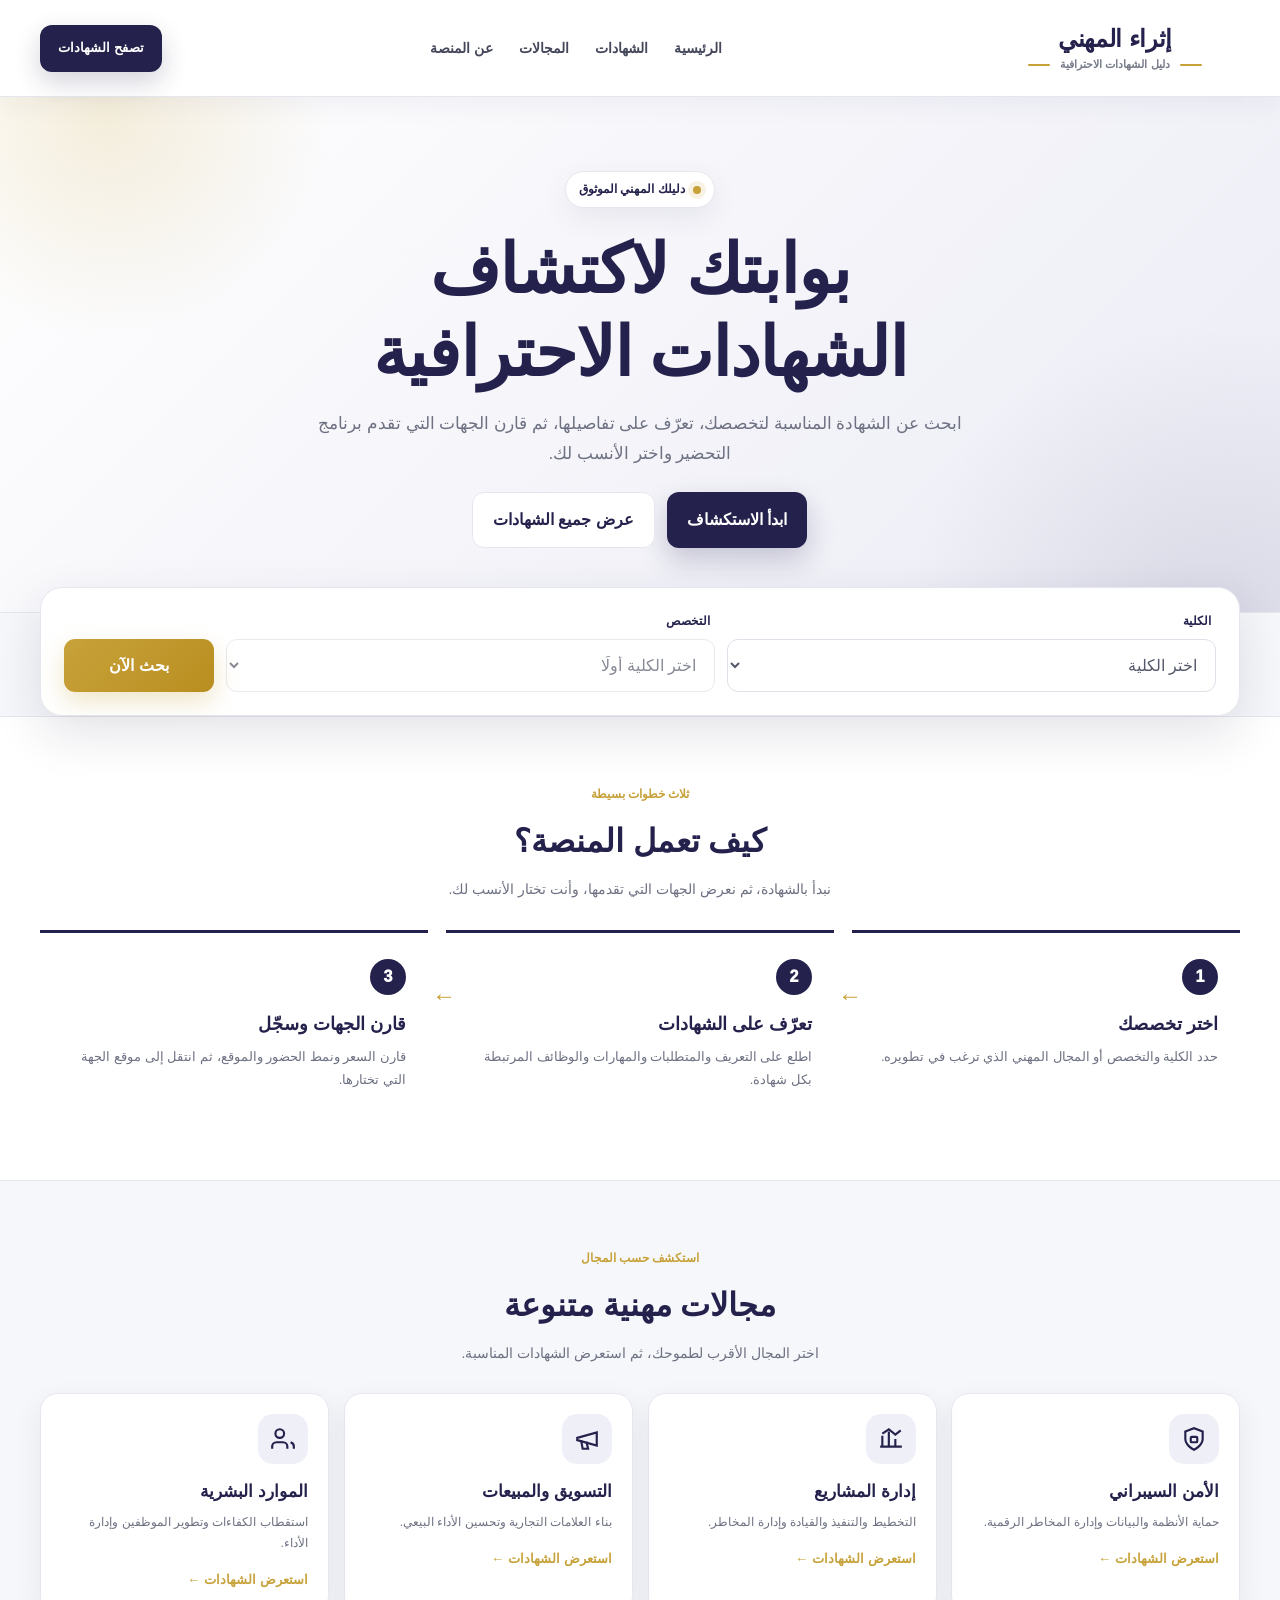
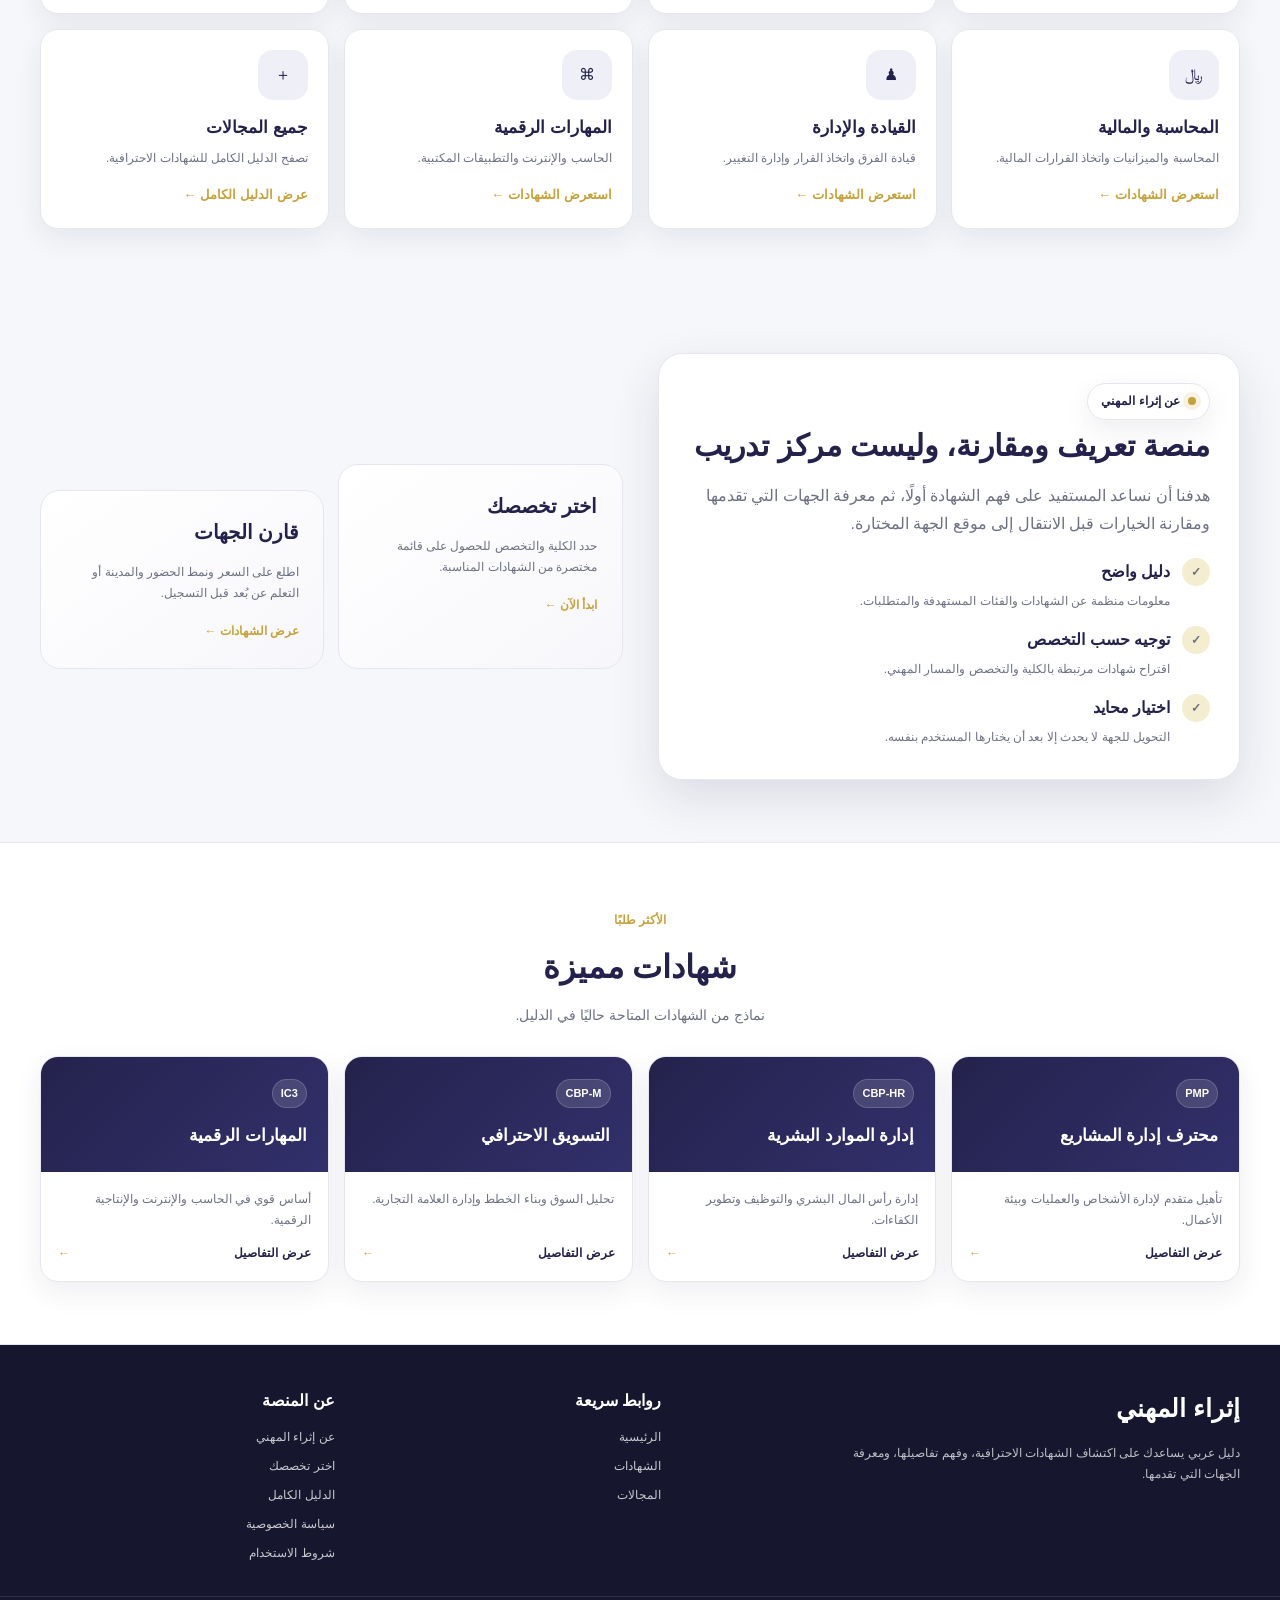
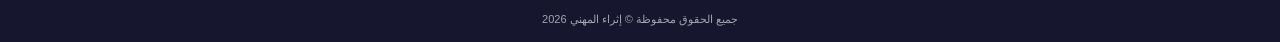
==== commit fc3bce98: "Add files via upload" ====
--- a/index.html
+++ b/index.html
@@ -13,7 +13,7 @@
   --soft:#efeff7;--shadow:0 18px 50px rgba(36,34,76,.12);--shadow2:0 10px 28px rgba(36,34,76,.08)
 }
 *{box-sizing:border-box}html{scroll-behavior:smooth}body{margin:0;font-family:"Segoe UI",Tahoma,Arial,sans-serif;background:var(--page);color:var(--ink);line-height:1.75;overflow-x:hidden}a{text-decoration:none;color:inherit}button,input,select{font:inherit}.container{width:min(1200px,calc(100% - 32px));margin:auto}
-.header{position:sticky;top:0;z-index:50;background:rgba(255,255,255,.96);backdrop-filter:blur(14px);border-bottom:1px solid var(--line);box-shadow:0 7px 25px rgba(36,34,76,.05)}.head{height:86px;display:flex;align-items:center;gap:28px}.brand{display:flex;align-items:center;min-width:210px}.brand-name{display:block;color:var(--navy);font-size:24px;font-weight:950;letter-spacing:-.3px;white-space:nowrap}.nav{display:flex;align-items:center;gap:26px;margin-inline:auto;font-weight:800;font-size:14px;color:#45485b}.nav a{padding:30px 0;position:relative;transition:color .2s ease}.nav a:hover,.nav a.active{color:var(--gold)}.nav a.active:after{content:"";position:absolute;bottom:19px;right:10%;left:10%;height:3px;border-radius:3px;background:var(--gold)}.header-btn{display:inline-flex;align-items:center;gap:8px;background:var(--navy);color:#fff;border-radius:12px;padding:12px 18px;font-weight:900;font-size:13px;box-shadow:0 10px 26px rgba(36,34,76,.2)}.menu{display:none;border:1px solid var(--line);background:#fff;color:var(--navy);width:44px;height:44px;border-radius:11px}
+.header{position:sticky;top:0;z-index:50;background:rgba(255,255,255,.96);backdrop-filter:blur(14px);border-bottom:1px solid var(--line);box-shadow:0 7px 25px rgba(36,34,76,.05)}.head{height:96px;display:flex;align-items:center;gap:28px}.brand{display:flex;flex-direction:column;align-items:center;justify-content:center;text-align:center;gap:5px;line-height:1.2;min-width:250px}.brand-name{display:block;color:var(--navy);font-size:24px;font-weight:950;letter-spacing:-.3px;white-space:nowrap}.brand-tagline{display:flex;align-items:center;justify-content:center;gap:10px;color:#777b8a;font-size:11px;font-weight:700;white-space:nowrap}.brand-tagline:before,.brand-tagline:after{content:"";width:22px;height:2px;background:var(--gold);border-radius:2px}.nav{display:flex;align-items:center;gap:26px;margin-inline:auto;font-weight:800;font-size:14px;color:#45485b}.nav a{padding:30px 0;position:relative;transition:color .2s ease}.nav a:hover,.nav a.active{color:var(--gold)}.nav a.active:after{content:"";position:absolute;bottom:19px;right:10%;left:10%;height:3px;border-radius:3px;background:var(--gold)}.header-btn{display:inline-flex;align-items:center;gap:8px;background:var(--navy);color:#fff;border-radius:12px;padding:12px 18px;font-weight:900;font-size:13px;box-shadow:0 10px 26px rgba(36,34,76,.2)}.menu{display:none;border:1px solid var(--line);background:#fff;color:var(--navy);width:44px;height:44px;border-radius:11px}
 .hero{position:relative;overflow:hidden;background:linear-gradient(135deg,#ffffff 0%,#f3f3f9 58%,#ececf6 100%);padding:74px 0 64px;border-bottom:1px solid var(--line)}.hero:before{content:"";position:absolute;width:470px;height:470px;border-radius:50%;background:radial-gradient(circle,rgba(199,162,58,.18),rgba(199,162,58,0) 68%);left:-130px;top:-220px}.hero:after{content:"";position:absolute;width:620px;height:620px;border-radius:50%;background:radial-gradient(circle,rgba(36,34,76,.10),rgba(36,34,76,0) 70%);right:-240px;bottom:-330px}.hero-grid{display:block;position:relative;z-index:2}.hero-copy{max-width:820px;margin-inline:auto;text-align:center}.hero-copy>p{margin-inline:auto}.hero-actions{justify-content:center}.eyebrow{display:inline-flex;align-items:center;gap:8px;background:#fff;border:1px solid var(--line);border-radius:999px;padding:7px 13px;color:var(--navy);font-size:12px;font-weight:900;box-shadow:var(--shadow2)}.eyebrow i{width:8px;height:8px;border-radius:50%;background:var(--gold);box-shadow:0 0 0 5px rgba(199,162,58,.14)}h1{font-size:clamp(42px,5.4vw,68px);line-height:1.22;margin:20px 0 15px;color:var(--navy);font-weight:950;letter-spacing:-1px}.hero-copy>p{margin:0 auto;color:var(--muted);font-size:17px;max-width:680px}.hero-actions{display:flex;gap:12px;flex-wrap:wrap;margin-top:24px}.primary,.secondary{display:inline-flex;align-items:center;justify-content:center;gap:8px;border-radius:12px;padding:13px 20px;font-weight:900}.primary{background:var(--navy);color:#fff;box-shadow:0 12px 28px rgba(36,34,76,.22)}.secondary{background:#fff;color:var(--navy);border:1px solid var(--line)}
 .search-panel{margin-top:-26px;position:relative;z-index:5}.search-box{background:#fff;border:1px solid var(--line);border-radius:22px;box-shadow:var(--shadow);padding:23px;display:grid;grid-template-columns:1fr 1fr auto;gap:12px;align-items:end}.control label{display:block;font-size:12px;font-weight:900;color:var(--navy);margin:0 5px 7px}.input-wrap{position:relative}.input-wrap svg{position:absolute;right:15px;top:50%;transform:translateY(-50%);width:20px;color:#8b8fa1}.input-wrap input,.control select{width:100%;height:53px;border:1px solid #dfe1e9;border-radius:11px;background:#fff;padding:0 44px 0 15px;color:#55596b;outline:none}.control select{padding:0 14px}.input-wrap input:focus,.control select:focus{border-color:var(--navy);box-shadow:0 0 0 4px rgba(36,34,76,.07)}.search-btn{height:53px;border:0;border-radius:11px;background:linear-gradient(135deg,var(--gold),#b98e20);color:#fff;padding:0 24px;font-weight:950;min-width:150px;box-shadow:0 10px 25px rgba(199,162,58,.28)}
 .section{padding:62px 0}.section-title{text-align:center;margin-bottom:28px}.section-title span{color:var(--gold);font-size:12px;font-weight:950}.section-title h2{margin:6px 0 8px;color:var(--navy);font-size:32px}.section-title p{margin:0;color:var(--muted);font-size:14px}.categories{display:grid;grid-template-columns:repeat(4,1fr);gap:15px}.category{background:#fff;border:1px solid var(--line);border-radius:18px;padding:20px;box-shadow:var(--shadow2);transition:.22s;min-height:160px}.category:hover{transform:translateY(-5px);border-color:#bcbad5}.category-icon{width:50px;height:50px;border-radius:15px;background:var(--soft);color:var(--navy);display:grid;place-items:center;margin-bottom:13px}.category-icon svg{width:26px}.category h3{margin:0;color:var(--navy);font-size:17px}.category p{margin:5px 0 11px;color:var(--muted);font-size:12px}.category small{color:var(--gold);font-weight:900}
@@ -23,7 +23,7 @@
 .featured{background:#fff;border-block:1px solid var(--line)}.cert-grid{display:grid;grid-template-columns:repeat(4,1fr);gap:15px}.cert{border:1px solid var(--line);border-radius:18px;overflow:hidden;background:#fff;box-shadow:var(--shadow2)}.cert-top{background:linear-gradient(135deg,var(--navy),var(--navy2));color:#fff;padding:21px}.cert-code{display:inline-block;background:rgba(255,255,255,.13);border:1px solid rgba(255,255,255,.17);border-radius:999px;padding:4px 8px;font-size:11px;font-weight:900;direction:ltr}.cert-top h3{font-size:17px;margin:13px 0 0}.cert-body{padding:17px}.cert-body p{margin:0 0 12px;color:var(--muted);font-size:12px;min-height:42px}.cert-body a{display:flex;justify-content:space-between;align-items:center;color:var(--navy);font-weight:900;font-size:12px}.cert-body a span{color:var(--gold)}
 .footer{background:var(--navy3);color:#fff;padding:42px 0 0}.footer-grid{display:grid;grid-template-columns:1.3fr .7fr .7fr;gap:32px;padding-bottom:32px}.footer-brand-title{display:block;color:#fff;font-size:25px;font-weight:950;margin-bottom:8px}.footer-brand p{color:rgba(255,255,255,.72);font-size:12px;max-width:420px}.footer h4{margin:0 0 12px}.footer-links{display:grid;gap:8px;color:rgba(255,255,255,.76);font-size:12px}.copyright{text-align:center;border-top:1px solid rgba(255,255,255,.10);padding:13px;color:rgba(255,255,255,.6);font-size:11px}
 @media(max-width:1000px){.about-grid{grid-template-columns:1fr}.search-box{grid-template-columns:1fr 1fr}.search-btn{grid-column:1/-1}.categories,.cert-grid{grid-template-columns:repeat(2,1fr)}.stats{grid-template-columns:repeat(2,1fr)}}
-@media(max-width:760px){.container{width:min(100% - 22px,1200px)}.head{height:74px}.brand-name{font-size:20px}.nav,.header-btn{display:none}.menu{display:block;margin-right:auto}.nav.mobile-open{display:grid;position:absolute;right:0;left:0;top:74px;background:#fff;padding:12px 20px;box-shadow:var(--shadow);gap:0}.nav.mobile-open a{padding:10px;border-bottom:1px solid var(--line)}.hero{padding:48px 0 58px}.hero-copy{text-align:center}.hero-actions{justify-content:center}.search-panel{margin-top:-20px}.search-box{grid-template-columns:1fr;padding:16px}.search-btn{grid-column:auto}.categories,.stats,.cert-grid,.footer-grid,.about-visual,.steps{grid-template-columns:1fr}.step:not(:last-child):after{display:none}.section{padding:46px 0}.section-title h2{font-size:27px}.info-card:nth-child(2){margin-top:0}}
+@media(max-width:760px){.container{width:min(100% - 22px,1200px)}.head{height:78px}.brand{min-width:auto}.brand-name{font-size:19px}.brand-tagline{font-size:9px;gap:7px}.brand-tagline:before,.brand-tagline:after{width:16px}.nav,.header-btn{display:none}.menu{display:block;margin-right:auto}.nav.mobile-open{display:grid;position:absolute;right:0;left:0;top:74px;background:#fff;padding:12px 20px;box-shadow:var(--shadow);gap:0}.nav.mobile-open a{padding:10px;border-bottom:1px solid var(--line)}.hero{padding:48px 0 58px}.hero-copy{text-align:center}.hero-actions{justify-content:center}.search-panel{margin-top:-20px}.search-box{grid-template-columns:1fr;padding:16px}.search-btn{grid-column:auto}.categories,.stats,.cert-grid,.footer-grid,.about-visual,.steps{grid-template-columns:1fr}.step:not(:last-child):after{display:none}.section{padding:46px 0}.section-title h2{font-size:27px}.info-card:nth-child(2){margin-top:0}}
 
 /* تفاعلات الأزرار */
 :where(.header-btn,.primary,.secondary,.search-btn,.action-btn,.visit,.toolbar a,.category,.cert-body a,.info-card a,.back){
@@ -70,7 +70,7 @@
 <body>
 <header class="header">
   <div class="container head">
-    <a class="brand" href="index.html" aria-label="إثراء المهني"><span class="brand-name">إثراء المهني</span></a>
+    <a class="brand" href="index.html" aria-label="إثراء المهني"><span class="brand-name">إثراء المهني</span><span class="brand-tagline">دليل الشهادات الاحترافية</span></a>
     <nav class="nav" id="nav">
       <a href="#home">الرئيسية</a>
       <a href="results.html">الشهادات</a>
